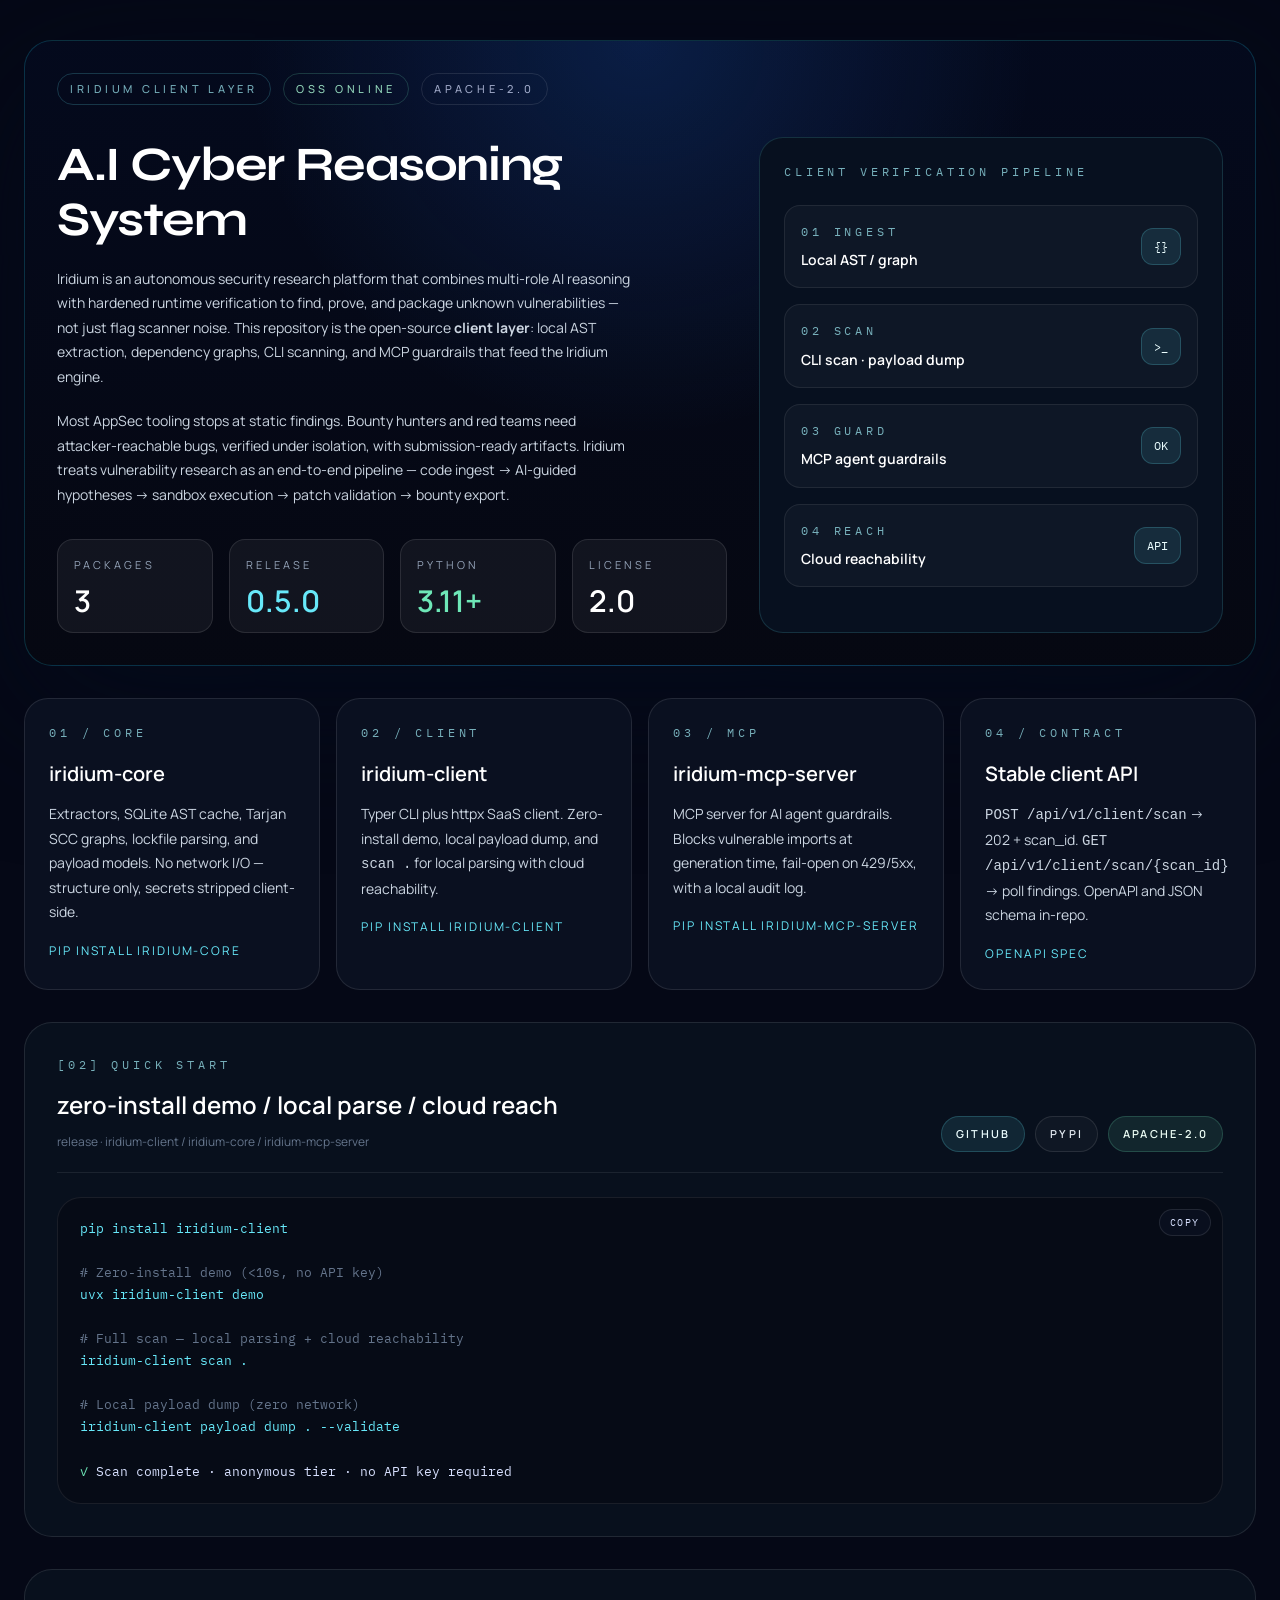
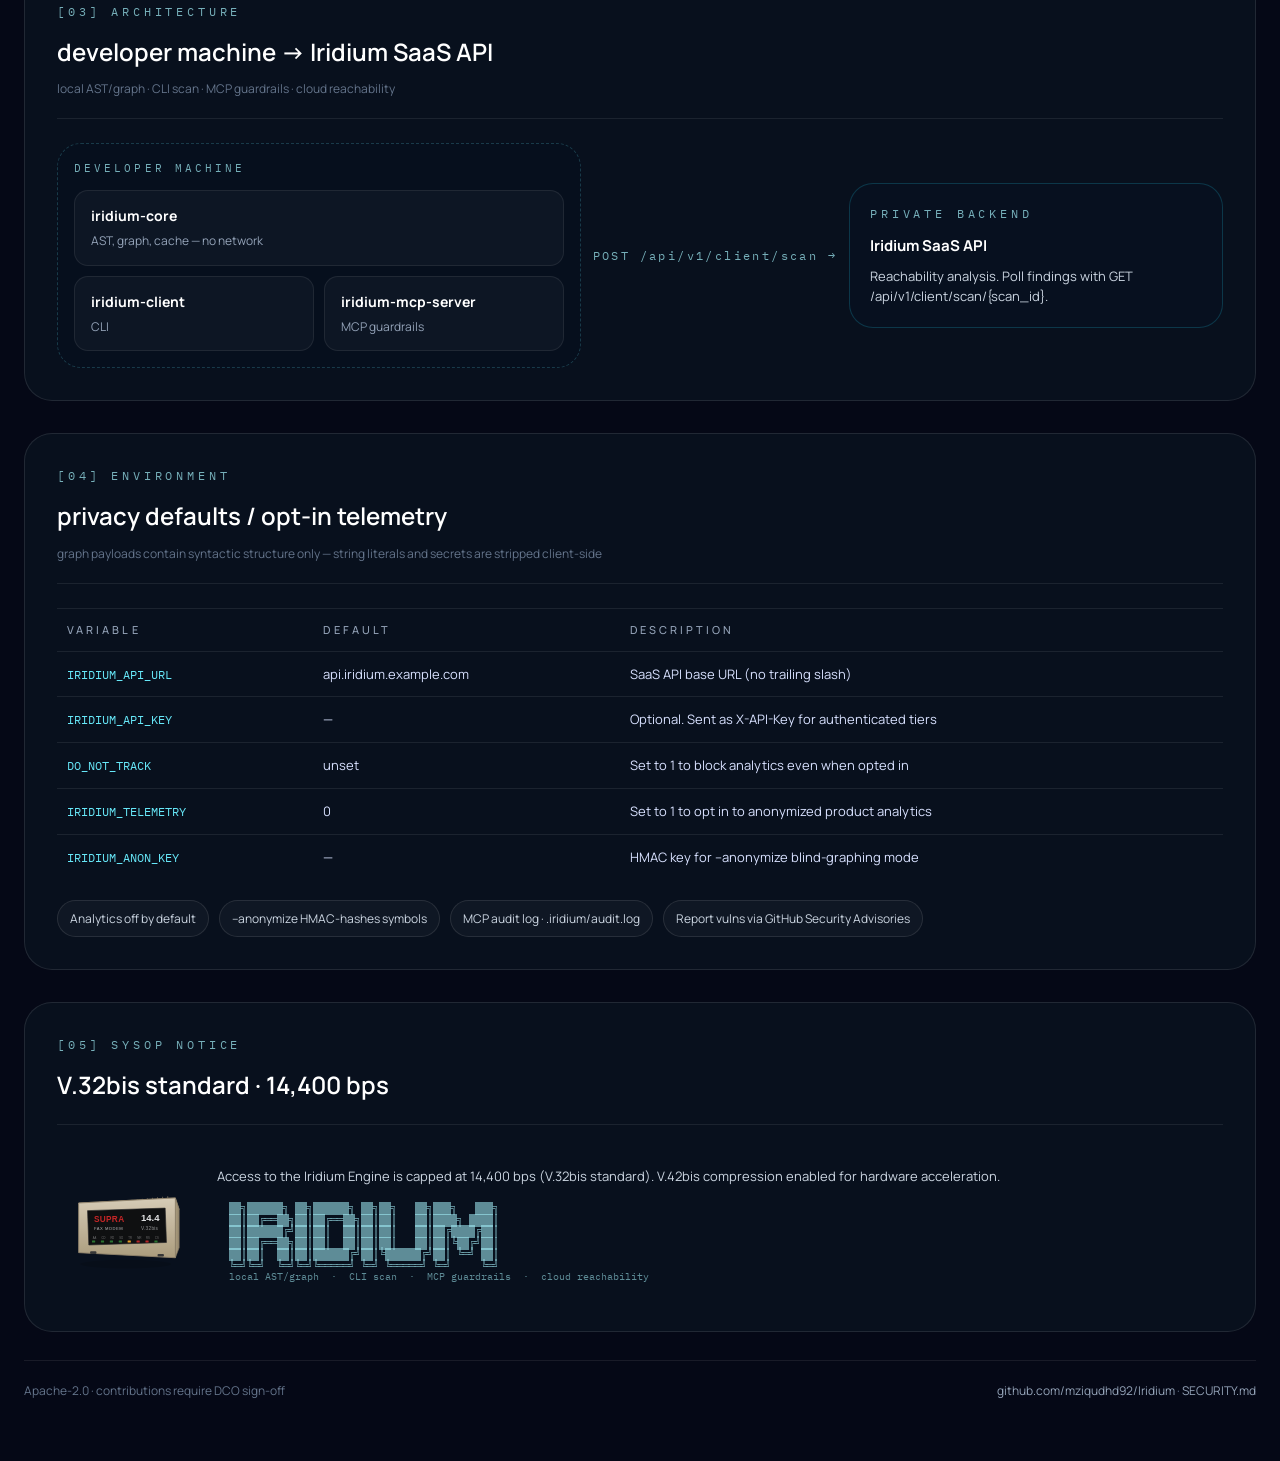
==== docs/index.html @ f1adef2e "docs: add public GitHub Pages site matching the client README" ====
<!DOCTYPE html>
<html lang="en">
<head>
  <meta charset="UTF-8" />
  <meta name="viewport" content="width=device-width, initial-scale=1.0" />
  <title>Iridium — A.I Cyber Reasoning System · Client Layer</title>
  <meta name="description" content="Open-source Iridium client layer: local AST extraction, CLI scanning, MCP guardrails, and cloud reachability. pip install iridium-client." />
  <meta name="theme-color" content="#050816" />
  <meta property="og:title" content="Iridium — A.I Cyber Reasoning System" />
  <meta property="og:description" content="Open-source client layer for the Iridium offensive research platform. Local AST/graph, CLI scan, MCP guardrails, cloud reachability." />
  <meta property="og:type" content="website" />
  <link rel="icon" type="image/svg+xml" href="favicon.svg" />
  <link rel="preconnect" href="https://fonts.googleapis.com" />
  <link rel="preconnect" href="https://fonts.gstatic.com" crossorigin />
  <link href="https://fonts.googleapis.com/css2?family=IBM+Plex+Mono:wght@400;500;600&family=Manrope:wght@400;500;600;700;800&family=Syne:wght@600;700;800&display=swap" rel="stylesheet" />
  <link rel="stylesheet" href="styles.css" />
</head>
<body>
  <a class="skip" href="#main">Skip to content</a>
  <main id="main" class="wrap">
    <section class="hero">
      <div class="kicker">
        <span class="pill">Iridium Client Layer</span>
        <span class="pill live">Oss Online</span>
        <span class="pill mute">Apache-2.0</span>
      </div>

      <div class="hero-grid">
        <div>
          <h1>A.I Cyber Reasoning System</h1>
          <p class="lede">
            Iridium is an autonomous security research platform that combines multi-role AI reasoning
            with hardened runtime verification to find, prove, and package unknown vulnerabilities —
            not just flag scanner noise. This repository is the open-source
            <strong>client layer</strong>: local AST extraction, dependency graphs, CLI scanning, and
            MCP guardrails that feed the Iridium engine.
          </p>
          <p class="lede">
            Most AppSec tooling stops at static findings. Bounty hunters and red teams need
            attacker-reachable bugs, verified under isolation, with submission-ready artifacts.
            Iridium treats vulnerability research as an end-to-end pipeline — code ingest →
            AI-guided hypotheses → sandbox execution → patch validation → bounty export.
          </p>

          <div class="stats">
            <div class="stat">
              <span>Packages</span>
              <strong>3</strong>
            </div>
            <div class="stat">
              <span>Release</span>
              <strong class="accent">0.5.0</strong>
            </div>
            <div class="stat">
              <span>Python</span>
              <strong class="ok">3.11+</strong>
            </div>
            <div class="stat">
              <span>License</span>
              <strong>2.0</strong>
            </div>
          </div>
        </div>

        <aside class="pipeline" aria-label="Client pipeline">
          <div class="mono-label">Client Verification Pipeline</div>
          <div class="steps">
            <div class="step">
              <div class="step-row">
                <div>
                  <div class="mono-label">01 Ingest</div>
                  <h3>Local AST / graph</h3>
                </div>
                <div class="glyph">{}</div>
              </div>
            </div>
            <div class="step">
              <div class="step-row">
                <div>
                  <div class="mono-label">02 Scan</div>
                  <h3>CLI scan · payload dump</h3>
                </div>
                <div class="glyph">&gt;_</div>
              </div>
            </div>
            <div class="step">
              <div class="step-row">
                <div>
                  <div class="mono-label">03 Guard</div>
                  <h3>MCP agent guardrails</h3>
                </div>
                <div class="glyph">OK</div>
              </div>
            </div>
            <div class="step">
              <div class="step-row">
                <div>
                  <div class="mono-label">04 Reach</div>
                  <h3>Cloud reachability</h3>
                </div>
                <div class="glyph">API</div>
              </div>
            </div>
          </div>
        </aside>
      </div>
    </section>

    <section class="modules" aria-label="Packages">
      <article class="module">
        <div class="mono-label">01 / Core</div>
        <h2>iridium-core</h2>
        <p>
          Extractors, SQLite AST cache, Tarjan SCC graphs, lockfile parsing, and payload models.
          No network I/O — structure only, secrets stripped client-side.
        </p>
        <a href="https://pypi.org/project/iridium-core/">pip install iridium-core</a>
      </article>
      <article class="module">
        <div class="mono-label">02 / Client</div>
        <h2>iridium-client</h2>
        <p>
          Typer CLI plus httpx SaaS client. Zero-install demo, local payload dump, and
          <code>scan .</code> for local parsing with cloud reachability.
        </p>
        <a href="https://pypi.org/project/iridium-client/">pip install iridium-client</a>
      </article>
      <article class="module">
        <div class="mono-label">03 / Mcp</div>
        <h2>iridium-mcp-server</h2>
        <p>
          MCP server for AI agent guardrails. Blocks vulnerable imports at generation time,
          fail-open on 429/5xx, with a local audit log.
        </p>
        <a href="https://pypi.org/project/iridium-mcp-server/">pip install iridium-mcp-server</a>
      </article>
      <article class="module">
        <div class="mono-label">04 / Contract</div>
        <h2>Stable client API</h2>
        <p>
          <code>POST /api/v1/client/scan</code> → 202 + scan_id.
          <code>GET /api/v1/client/scan/{scan_id}</code> → poll findings.
          OpenAPI and JSON schema in-repo.
        </p>
        <a href="https://github.com/mziqudhd92/Iridium/blob/main/openapi/client-scan-api-v1.yaml">OpenAPI spec</a>
      </article>
    </section>

    <section class="panel" aria-labelledby="quickstart">
      <div class="panel-head">
        <div>
          <div class="mono-label">[02] Quick Start</div>
          <h2 id="quickstart">zero-install demo / local parse / cloud reach</h2>
          <p>release · iridium-client / iridium-core / iridium-mcp-server</p>
        </div>
        <div class="actions">
          <a class="btn" href="https://github.com/mziqudhd92/Iridium">GitHub</a>
          <a class="btn ghost" href="https://pypi.org/project/iridium-client/">PyPI</a>
          <a class="btn ok" href="https://github.com/mziqudhd92/Iridium/blob/main/LICENSE">Apache-2.0</a>
        </div>
      </div>

      <div class="term-wrap">
        <button class="copy" type="button" data-copy="pip install iridium-client

# Zero-install demo (&lt;10s, no API key)
uvx iridium-client demo

# Full scan — local parsing + cloud reachability
iridium-client scan .

# Local payload dump (zero network)
iridium-client payload dump . --validate">Copy</button>
        <pre class="term"><span class="cmd">pip install iridium-client</span>

<span class="cmt"># Zero-install demo (&lt;10s, no API key)</span>
<span class="cmd">uvx iridium-client demo</span>

<span class="cmt"># Full scan — local parsing + cloud reachability</span>
<span class="cmd">iridium-client scan .</span>

<span class="cmt"># Local payload dump (zero network)</span>
<span class="cmd">iridium-client payload dump . --validate</span>

<span class="ok">✓</span> Scan complete · anonymous tier · no API key required</pre>
      </div>
    </section>

    <section class="panel" aria-labelledby="architecture">
      <div class="panel-head">
        <div>
          <div class="mono-label">[03] Architecture</div>
          <h2 id="architecture">developer machine → Iridium SaaS API</h2>
          <p>local AST/graph · CLI scan · MCP guardrails · cloud reachability</p>
        </div>
      </div>

      <div class="flow">
        <div class="local">
          <div class="local-title">Developer machine</div>
          <div class="nodes">
            <div class="node span">
              <strong>iridium-core</strong>
              <span>AST, graph, cache — no network</span>
            </div>
            <div class="node">
              <strong>iridium-client</strong>
              <span>CLI</span>
            </div>
            <div class="node">
              <strong>iridium-mcp-server</strong>
              <span>MCP guardrails</span>
            </div>
          </div>
        </div>
        <div class="arrow">POST /api/v1/client/scan →</div>
        <div class="arrow mobile">↓ POST /api/v1/client/scan</div>
        <div class="cloud">
          <div class="mono-label">Private backend</div>
          <strong>Iridium SaaS API</strong>
          <p>Reachability analysis. Poll findings with GET /api/v1/client/scan/{scan_id}.</p>
        </div>
      </div>
    </section>

    <section class="panel" aria-labelledby="env">
      <div class="panel-head">
        <div>
          <div class="mono-label">[04] Environment</div>
          <h2 id="env">privacy defaults / opt-in telemetry</h2>
          <p>graph payloads contain syntactic structure only — string literals and secrets are stripped client-side</p>
        </div>
      </div>
      <table class="env">
        <thead>
          <tr>
            <th>Variable</th>
            <th>Default</th>
            <th>Description</th>
          </tr>
        </thead>
        <tbody>
          <tr>
            <td><code>IRIDIUM_API_URL</code></td>
            <td>api.iridium.example.com</td>
            <td>SaaS API base URL (no trailing slash)</td>
          </tr>
          <tr>
            <td><code>IRIDIUM_API_KEY</code></td>
            <td>—</td>
            <td>Optional. Sent as X-API-Key for authenticated tiers</td>
          </tr>
          <tr>
            <td><code>DO_NOT_TRACK</code></td>
            <td>unset</td>
            <td>Set to 1 to block analytics even when opted in</td>
          </tr>
          <tr>
            <td><code>IRIDIUM_TELEMETRY</code></td>
            <td>0</td>
            <td>Set to 1 to opt in to anonymized product analytics</td>
          </tr>
          <tr>
            <td><code>IRIDIUM_ANON_KEY</code></td>
            <td>—</td>
            <td>HMAC key for --anonymize blind-graphing mode</td>
          </tr>
        </tbody>
      </table>
      <div class="chips">
        <span class="chip">Analytics off by default</span>
        <span class="chip">--anonymize HMAC-hashes symbols</span>
        <span class="chip">MCP audit log · .iridium/audit.log</span>
        <span class="chip">Report vulns via GitHub Security Advisories</span>
      </div>
    </section>

    <section class="panel" aria-labelledby="sysop">
      <div class="panel-head">
        <div>
          <div class="mono-label">[05] SysOp Notice</div>
          <h2 id="sysop">V.32bis standard · 14,400 bps</h2>
        </div>
      </div>
      <div class="sysop">
        <img src="assets/v32bis-modem.svg" width="220" height="150" alt="SupraFAXModem 14.4 V.32bis style illustration" />
        <div>
          <p>
            Access to the Iridium Engine is capped at 14,400 bps (V.32bis standard).
            V.42bis compression enabled for hardware acceleration.
          </p>
          <pre class="nfo" aria-hidden="true">  ██╗██████╗ ██╗██████╗ ██╗██╗   ██╗███╗   ███╗
  ██║██╔══██╗██║██╔══██╗██║██║   ██║████╗ ████║
  ██║██████╔╝██║██║  ██║██║██║   ██║██╔████╔██║
  ██║██╔══██╗██║██║  ██║██║██║   ██║██║╚██╔╝██║
  ██║██║  ██║██║██████╔╝██║╚██████╔╝██║ ╚═╝ ██║
  ╚═╝╚═╝  ╚═╝╚═╝╚═════╝ ╚═╝ ╚═════╝ ╚═╝     ╚═╝
  local AST/graph  ·  CLI scan  ·  MCP guardrails  ·  cloud reachability</pre>
        </div>
      </div>
    </section>

    <footer>
      <span>Apache-2.0 · contributions require DCO sign-off</span>
      <span>
        <a href="https://github.com/mziqudhd92/Iridium">github.com/mziqudhd92/Iridium</a>
        ·
        <a href="https://github.com/mziqudhd92/Iridium/blob/main/SECURITY.md">SECURITY.md</a>
      </span>
    </footer>
  </main>
  <script>
    async function copyText(text) {
      try {
        await navigator.clipboard.writeText(text);
        return true;
      } catch {
        const ta = document.createElement("textarea");
        ta.value = text;
        ta.setAttribute("readonly", "");
        ta.style.position = "fixed";
        ta.style.left = "-9999px";
        document.body.appendChild(ta);
        ta.select();
        try {
          return document.execCommand("copy");
        } finally {
          ta.remove();
        }
      }
    }

    document.querySelectorAll(".copy").forEach((btn) => {
      btn.addEventListener("click", async () => {
        const raw = btn.getAttribute("data-copy") || "";
        const text = raw.replaceAll("&lt;", "<").replaceAll("&gt;", ">");
        const ok = await copyText(text);
        btn.textContent = ok ? "Copied" : "Failed";
        setTimeout(() => { btn.textContent = "Copy"; }, 1600);
      });
    });
  </script>
</body>
</html>
---- docs/styles.css ----
:root {
  --bg: #050816;
  --ink: #d8e1ff;
  --white: #ffffff;
  --body: #cbd5e1;
  --muted: #94a3b8;
  --faint: #64748b;
  --cyan: #67e8f9;
  --cyan-soft: rgba(165, 243, 252, 0.7);
  --emerald: #6ee7b7;
  --rose: #fecdd3;
  --panel: #0a1020;
  --pipeline: #07101f;
  --section: #08101d;
  --hero-a: rgba(40, 122, 255, 0.18);
  --border: rgba(34, 211, 238, 0.2);
  --border-cyan: rgba(103, 232, 249, 0.2);
  --border-emerald: rgba(110, 231, 183, 0.2);
  --border-white: rgba(255, 255, 255, 0.1);
  --border-white-8: rgba(255, 255, 255, 0.08);
  --fill-white: rgba(255, 255, 255, 0.05);
  --fill-white-3: rgba(255, 255, 255, 0.03);
  --fill-cyan: rgba(103, 232, 249, 0.1);
  --fill-emerald: rgba(110, 231, 183, 0.1);
  --shadow: 0 40px 140px rgba(4, 12, 28, 0.7);
  --radius-xl: 28px;
  --radius-lg: 24px;
  --radius-md: 16px;
  --font: "Manrope", "Segoe UI", sans-serif;
  --mono: "IBM Plex Mono", ui-monospace, monospace;
  --display: "Syne", "Manrope", sans-serif;
}

*,
*::before,
*::after {
  box-sizing: border-box;
}

html {
  scroll-behavior: smooth;
}

body {
  margin: 0;
  min-height: 100vh;
  font-family: var(--font);
  font-size: 15px;
  line-height: 1.6;
  color: var(--ink);
  background: var(--bg);
  -webkit-font-smoothing: antialiased;
}

a {
  color: var(--cyan);
  text-decoration: none;
}

a:hover {
  text-decoration: underline;
}

img,
svg {
  max-width: 100%;
  display: block;
}

.skip {
  position: absolute;
  left: -999px;
  top: 0;
  padding: 8px 12px;
  background: var(--cyan);
  color: #041018;
  z-index: 10;
}

.skip:focus {
  left: 12px;
  top: 12px;
}

.wrap {
  width: min(1280px, calc(100% - 48px));
  margin: 0 auto;
  padding: 40px 0 64px;
}

.kicker {
  display: flex;
  flex-wrap: wrap;
  align-items: center;
  gap: 12px;
  margin-bottom: 32px;
  font-size: 11px;
  font-weight: 500;
  letter-spacing: 0.34em;
  text-transform: uppercase;
  color: var(--cyan-soft);
}

.pill {
  border-radius: 999px;
  border: 1px solid var(--border-cyan);
  padding: 6px 12px;
}

.pill.live {
  border-color: var(--border-emerald);
  color: rgba(167, 243, 208, 0.85);
}

.pill.mute {
  border-color: var(--border-white);
  color: rgba(216, 225, 255, 0.72);
}

.hero {
  border-radius: var(--radius-xl);
  border: 1px solid var(--border);
  padding: 32px;
  background:
    radial-gradient(circle at top, var(--hero-a), transparent 45%),
    linear-gradient(180deg, rgba(4, 10, 30, 0.96), rgba(6, 8, 18, 0.98));
  box-shadow: var(--shadow);
}

.hero-grid {
  display: grid;
  gap: 32px;
}

@media (min-width: 1024px) {
  .hero-grid {
    grid-template-columns: 1.3fr 0.9fr;
  }
}

h1 {
  margin: 0;
  max-width: 42rem;
  font-family: var(--display);
  font-size: clamp(2rem, 4vw, 3rem);
  font-weight: 700;
  line-height: 1.15;
  letter-spacing: -0.03em;
  color: var(--white);
}

.lede {
  margin: 20px 0 0;
  max-width: 36rem;
  font-size: 14px;
  line-height: 1.75;
  color: var(--body);
}

.stats {
  display: grid;
  gap: 16px;
  margin-top: 32px;
}

@media (min-width: 640px) {
  .stats {
    grid-template-columns: repeat(4, 1fr);
  }
}

.stat {
  border-radius: var(--radius-md);
  border: 1px solid var(--border-white);
  background: var(--fill-white);
  padding: 16px;
}

.stat span {
  display: block;
  font-size: 11px;
  letter-spacing: 0.28em;
  text-transform: uppercase;
  color: var(--muted);
}

.stat strong {
  display: block;
  margin-top: 12px;
  font-size: 1.875rem;
  font-weight: 600;
  line-height: 1;
  color: var(--white);
}

.stat strong.ok {
  color: var(--emerald);
}

.stat strong.accent {
  color: var(--cyan);
}

.pipeline {
  border-radius: var(--radius-lg);
  border: 1px solid rgba(103, 232, 249, 0.15);
  background: var(--pipeline);
  padding: 24px;
}

.mono-label {
  font-family: var(--mono);
  font-size: 12px;
  letter-spacing: 0.32em;
  text-transform: uppercase;
  color: var(--cyan-soft);
}

.steps {
  display: grid;
  gap: 16px;
  margin-top: 24px;
}

.step {
  border-radius: var(--radius-md);
  border: 1px solid var(--border-white-8);
  background: var(--fill-white-3);
  padding: 16px;
}

.step-row {
  display: flex;
  align-items: center;
  justify-content: space-between;
  gap: 12px;
}

.step h3 {
  margin: 8px 0 0;
  font-size: 14px;
  font-weight: 600;
  color: var(--white);
}

.glyph {
  flex-shrink: 0;
  border-radius: 12px;
  border: 1px solid var(--border-cyan);
  background: var(--fill-cyan);
  padding: 8px 12px;
  font-family: var(--mono);
  font-size: 12px;
  color: #ecfeff;
}

.modules {
  display: grid;
  gap: 16px;
  margin-top: 32px;
}

@media (min-width: 768px) {
  .modules {
    grid-template-columns: repeat(2, 1fr);
  }
}

@media (min-width: 1280px) {
  .modules {
    grid-template-columns: repeat(4, 1fr);
  }
}

.module {
  border-radius: var(--radius-lg);
  border: 1px solid var(--border-white);
  background: var(--panel);
  padding: 24px;
}

.module h2 {
  margin: 16px 0 0;
  font-size: 1.25rem;
  font-weight: 600;
  color: var(--white);
}

.module p {
  margin: 12px 0 0;
  font-size: 14px;
  line-height: 1.75;
  color: var(--body);
}

.module a {
  display: inline-block;
  margin-top: 16px;
  font-size: 12px;
  letter-spacing: 0.16em;
  text-transform: uppercase;
}

.panel {
  margin-top: 32px;
  border-radius: var(--radius-xl);
  border: 1px solid var(--border-white);
  background: var(--section);
  padding: 24px;
}

@media (min-width: 640px) {
  .panel {
    padding: 32px;
  }
}

.panel-head {
  display: flex;
  flex-wrap: wrap;
  align-items: flex-end;
  justify-content: space-between;
  gap: 16px;
  padding-bottom: 20px;
  border-bottom: 1px solid var(--border-white-8);
}

.panel-head h2 {
  margin: 12px 0 0;
  font-size: 1.5rem;
  font-weight: 600;
  color: var(--white);
}

.panel-head p {
  margin: 8px 0 0;
  font-size: 12px;
  color: var(--faint);
}

.actions {
  display: flex;
  flex-wrap: wrap;
  gap: 10px;
}

.btn {
  display: inline-flex;
  align-items: center;
  gap: 8px;
  border-radius: 999px;
  border: 1px solid var(--border-cyan);
  background: var(--fill-cyan);
  padding: 8px 14px;
  font-size: 11px;
  font-weight: 600;
  letter-spacing: 0.2em;
  text-transform: uppercase;
  color: #ecfeff;
  text-decoration: none;
}

.btn:hover {
  text-decoration: none;
  filter: brightness(1.12);
}

.btn.ghost {
  border-color: var(--border-white);
  background: var(--fill-white-3);
  color: #e2e8f0;
}

.btn.ok {
  border-color: var(--border-emerald);
  background: var(--fill-emerald);
  color: #ecfdf5;
}

.flow {
  display: grid;
  gap: 12px;
  margin-top: 24px;
}

@media (min-width: 900px) {
  .flow {
    grid-template-columns: 1.4fr auto 1fr;
    align-items: center;
  }
}

.local {
  display: grid;
  gap: 12px;
  padding: 16px;
  border-radius: var(--radius-lg);
  border: 1px dashed var(--border-cyan);
  background: rgba(7, 16, 31, 0.7);
}

.local-title {
  font-family: var(--mono);
  font-size: 11px;
  letter-spacing: 0.28em;
  text-transform: uppercase;
  color: var(--cyan-soft);
}

.nodes {
  display: grid;
  gap: 10px;
}

@media (min-width: 640px) {
  .nodes {
    grid-template-columns: 1fr 1fr;
  }

  .nodes .span {
    grid-column: 1 / -1;
  }
}

.node {
  border-radius: 14px;
  border: 1px solid var(--border-white-8);
  background: var(--fill-white-3);
  padding: 14px 16px;
}

.node strong {
  display: block;
  color: var(--white);
  font-size: 14px;
}

.node span {
  display: block;
  margin-top: 4px;
  font-size: 12px;
  color: var(--muted);
}

.arrow {
  display: none;
  text-align: center;
  font-family: var(--mono);
  font-size: 12px;
  letter-spacing: 0.2em;
  color: var(--cyan-soft);
}

@media (min-width: 900px) {
  .arrow {
    display: block;
  }
}

.arrow.mobile {
  display: block;
  text-align: left;
  padding: 4px 0;
}

@media (min-width: 900px) {
  .arrow.mobile {
    display: none;
  }
}

.cloud {
  border-radius: var(--radius-lg);
  border: 1px solid var(--border);
  background: var(--pipeline);
  padding: 20px;
}

.cloud strong {
  display: block;
  margin-top: 10px;
  color: var(--white);
}

.cloud span,
.cloud p {
  margin: 8px 0 0;
  font-size: 13px;
  color: var(--body);
}

.term-wrap {
  position: relative;
  margin-top: 24px;
}

.term {
  margin: 0;
  overflow-x: auto;
  border-radius: var(--radius-lg);
  border: 1px solid var(--border-white-8);
  background: #060b16;
  padding: 20px 22px;
  font-family: var(--mono);
  font-size: 13px;
  line-height: 1.7;
  color: #d8e1ff;
}

.term .cmt {
  color: var(--faint);
}

.term .ok {
  color: var(--emerald);
}

.term .cmd {
  color: var(--cyan);
}

.copy {
  position: absolute;
  top: 12px;
  right: 12px;
  border: 1px solid var(--border-white);
  background: rgba(10, 16, 32, 0.9);
  color: var(--ink);
  border-radius: 999px;
  padding: 6px 10px;
  font-family: var(--mono);
  font-size: 10px;
  letter-spacing: 0.16em;
  text-transform: uppercase;
  cursor: pointer;
}

.copy:hover {
  border-color: var(--border-cyan);
}

.env {
  width: 100%;
  margin-top: 24px;
  border-collapse: collapse;
  font-size: 13px;
}

.env th,
.env td {
  padding: 12px 10px;
  text-align: left;
  border-top: 1px solid var(--border-white-8);
  vertical-align: top;
}

.env th {
  font-size: 11px;
  font-weight: 500;
  letter-spacing: 0.28em;
  text-transform: uppercase;
  color: var(--muted);
}

.env code {
  font-family: var(--mono);
  font-size: 12px;
  color: var(--cyan);
}

.chips {
  display: flex;
  flex-wrap: wrap;
  gap: 10px;
  margin-top: 20px;
}

.chip {
  border-radius: 999px;
  border: 1px solid var(--border-white);
  background: var(--fill-white-3);
  padding: 8px 12px;
  font-size: 12px;
  color: var(--body);
}

.sysop {
  display: grid;
  gap: 20px;
  margin-top: 24px;
  align-items: center;
}

@media (min-width: 720px) {
  .sysop {
    grid-template-columns: 140px 1fr;
  }
}

.sysop img {
  width: 140px;
  opacity: 0.92;
}

.sysop p {
  margin: 0;
  font-size: 13px;
  color: var(--body);
}

.nfo {
  margin: 16px 0 0;
  overflow-x: auto;
  font-family: var(--mono);
  font-size: 10px;
  line-height: 1.15;
  color: rgba(165, 243, 252, 0.55);
  white-space: pre;
}

footer {
  display: flex;
  flex-wrap: wrap;
  justify-content: space-between;
  gap: 12px;
  margin-top: 28px;
  padding-top: 20px;
  border-top: 1px solid var(--border-white-8);
  font-size: 12px;
  color: var(--faint);
}

footer a {
  color: var(--muted);
}

@media (prefers-reduced-motion: reduce) {
  html {
    scroll-behavior: auto;
  }
}

@media (max-width: 639px) {
  .wrap {
    width: min(1280px, calc(100% - 32px));
    padding-top: 24px;
  }

  .hero,
  .panel {
    padding: 20px;
  }

  .nfo {
    font-size: 7px;
  }
}
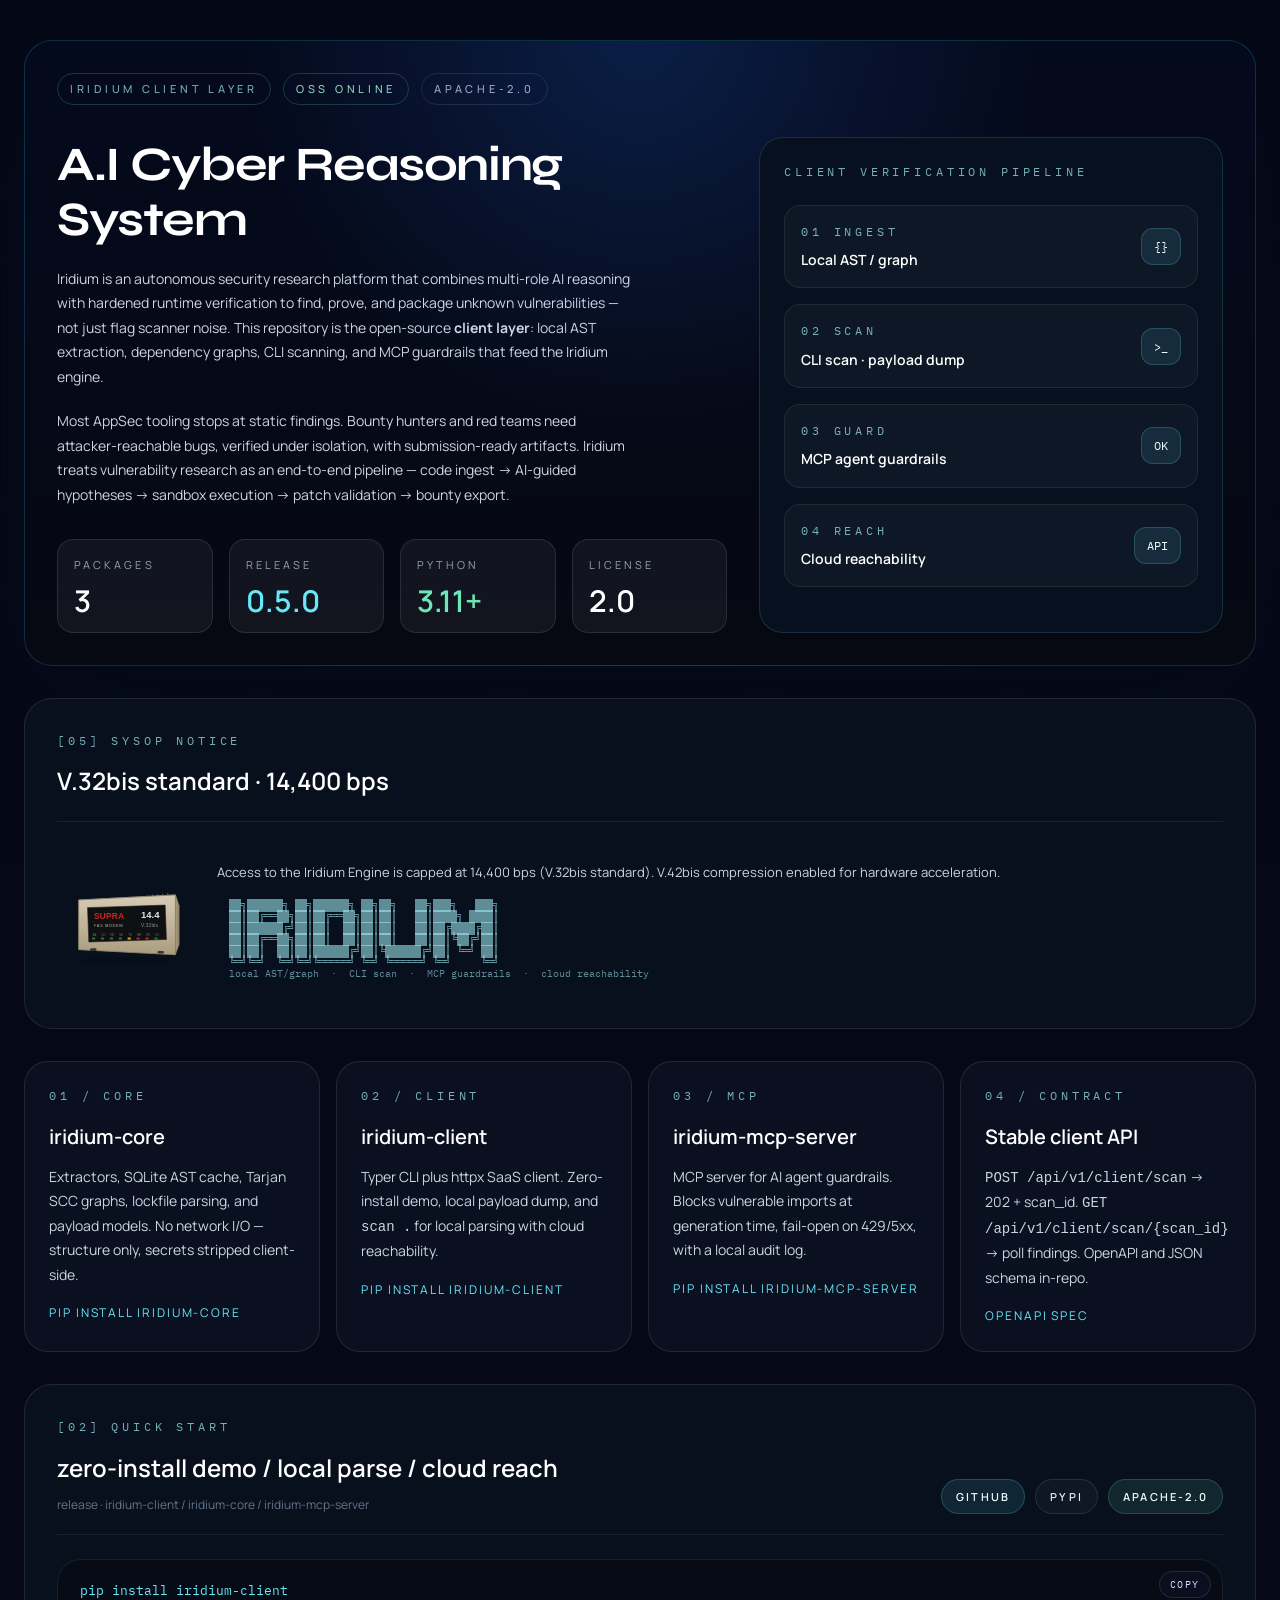
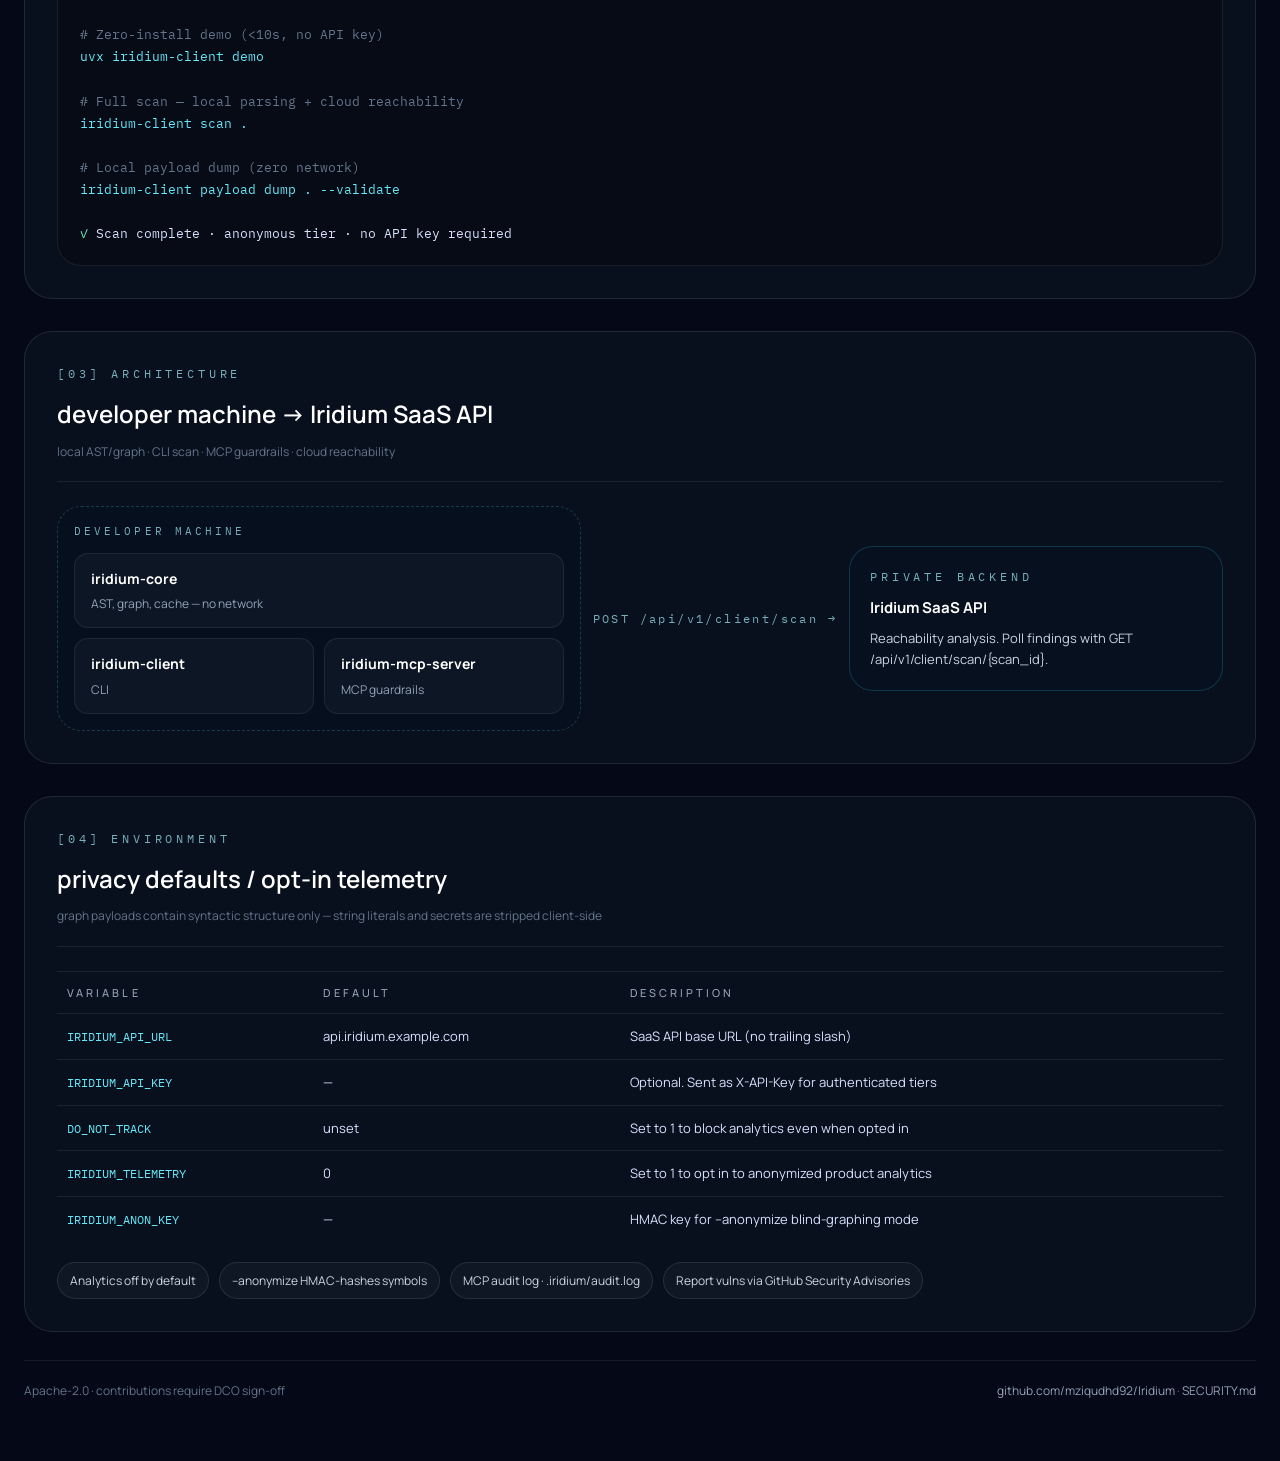
==== commit d2b48b25: "docs: move SysOp notice above the package cards" ====
--- a/docs/index.html
+++ b/docs/index.html
@@ -103,6 +103,31 @@
             </div>
           </div>
         </aside>
+      </div>
+    </section>
+
+    <section class="panel" aria-labelledby="sysop">
+      <div class="panel-head">
+        <div>
+          <div class="mono-label">[05] SysOp Notice</div>
+          <h2 id="sysop">V.32bis standard · 14,400 bps</h2>
+        </div>
+      </div>
+      <div class="sysop">
+        <img src="assets/v32bis-modem.svg" width="220" height="150" alt="SupraFAXModem 14.4 V.32bis style illustration" />
+        <div>
+          <p>
+            Access to the Iridium Engine is capped at 14,400 bps (V.32bis standard).
+            V.42bis compression enabled for hardware acceleration.
+          </p>
+          <pre class="nfo" aria-hidden="true">  ██╗██████╗ ██╗██████╗ ██╗██╗   ██╗███╗   ███╗
+  ██║██╔══██╗██║██╔══██╗██║██║   ██║████╗ ████║
+  ██║██████╔╝██║██║  ██║██║██║   ██║██╔████╔██║
+  ██║██╔══██╗██║██║  ██║██║██║   ██║██║╚██╔╝██║
+  ██║██║  ██║██║██████╔╝██║╚██████╔╝██║ ╚═╝ ██║
+  ╚═╝╚═╝  ╚═╝╚═╝╚═════╝ ╚═╝ ╚═════╝ ╚═╝     ╚═╝
+  local AST/graph  ·  CLI scan  ·  MCP guardrails  ·  cloud reachability</pre>
+        </div>
       </div>
     </section>
 
@@ -275,31 +300,6 @@
       </div>
     </section>
 
-    <section class="panel" aria-labelledby="sysop">
-      <div class="panel-head">
-        <div>
-          <div class="mono-label">[05] SysOp Notice</div>
-          <h2 id="sysop">V.32bis standard · 14,400 bps</h2>
-        </div>
-      </div>
-      <div class="sysop">
-        <img src="assets/v32bis-modem.svg" width="220" height="150" alt="SupraFAXModem 14.4 V.32bis style illustration" />
-        <div>
-          <p>
-            Access to the Iridium Engine is capped at 14,400 bps (V.32bis standard).
-            V.42bis compression enabled for hardware acceleration.
-          </p>
-          <pre class="nfo" aria-hidden="true">  ██╗██████╗ ██╗██████╗ ██╗██╗   ██╗███╗   ███╗
-  ██║██╔══██╗██║██╔══██╗██║██║   ██║████╗ ████║
-  ██║██████╔╝██║██║  ██║██║██║   ██║██╔████╔██║
-  ██║██╔══██╗██║██║  ██║██║██║   ██║██║╚██╔╝██║
-  ██║██║  ██║██║██████╔╝██║╚██████╔╝██║ ╚═╝ ██║
-  ╚═╝╚═╝  ╚═╝╚═╝╚═════╝ ╚═╝ ╚═════╝ ╚═╝     ╚═╝
-  local AST/graph  ·  CLI scan  ·  MCP guardrails  ·  cloud reachability</pre>
-        </div>
-      </div>
-    </section>
-
     <footer>
       <span>Apache-2.0 · contributions require DCO sign-off</span>
       <span>
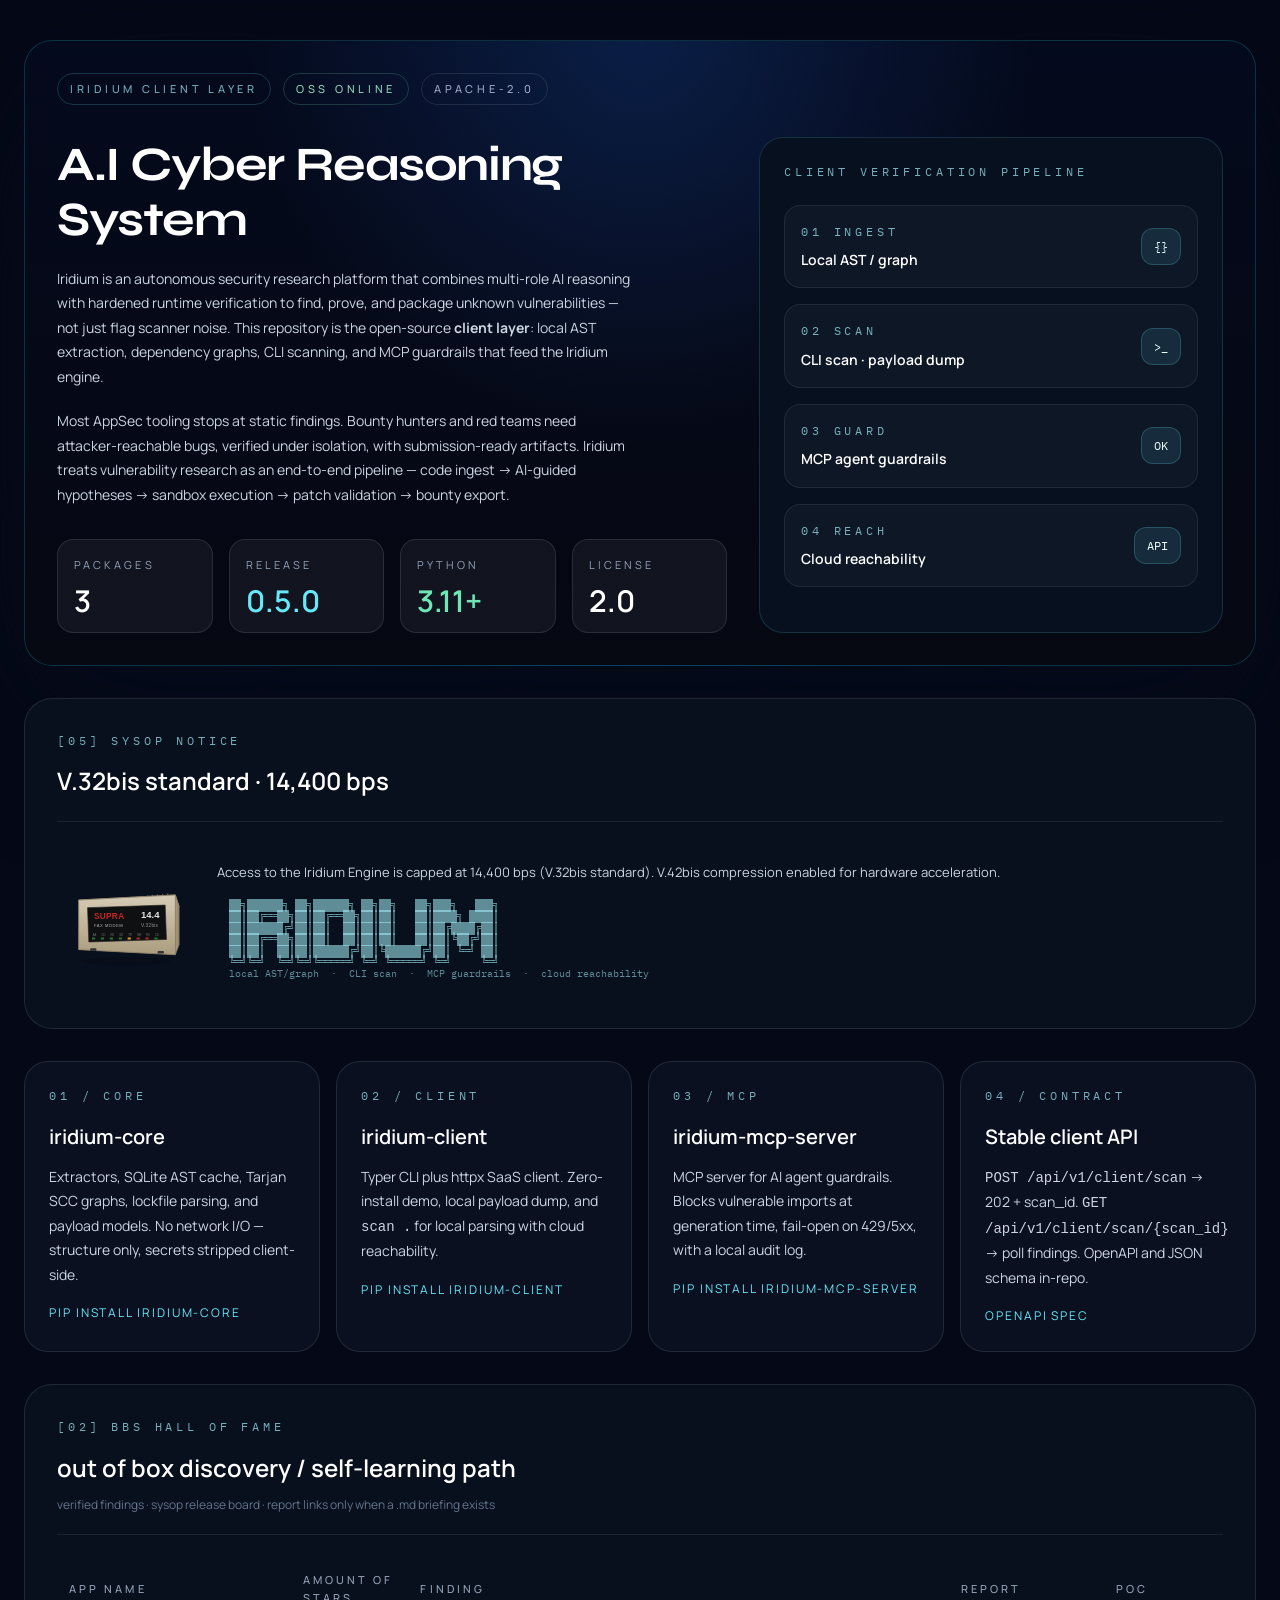
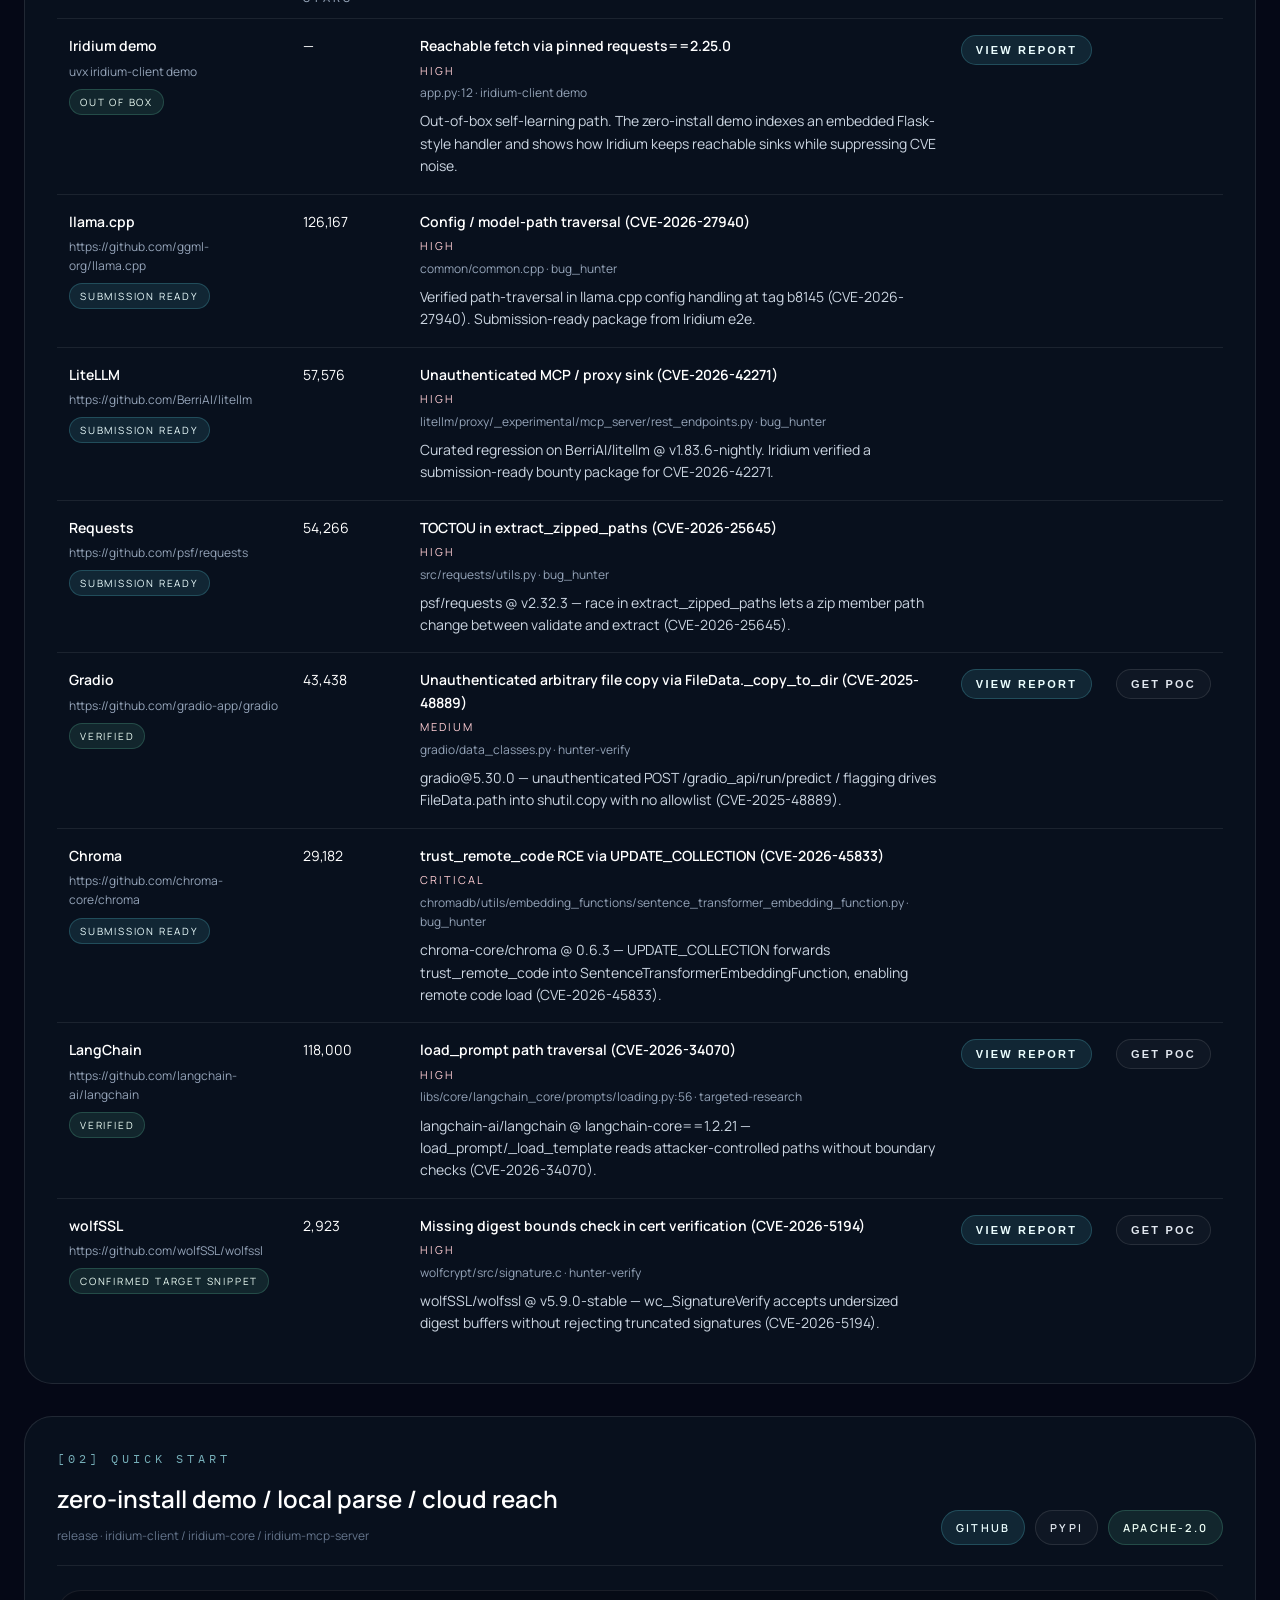
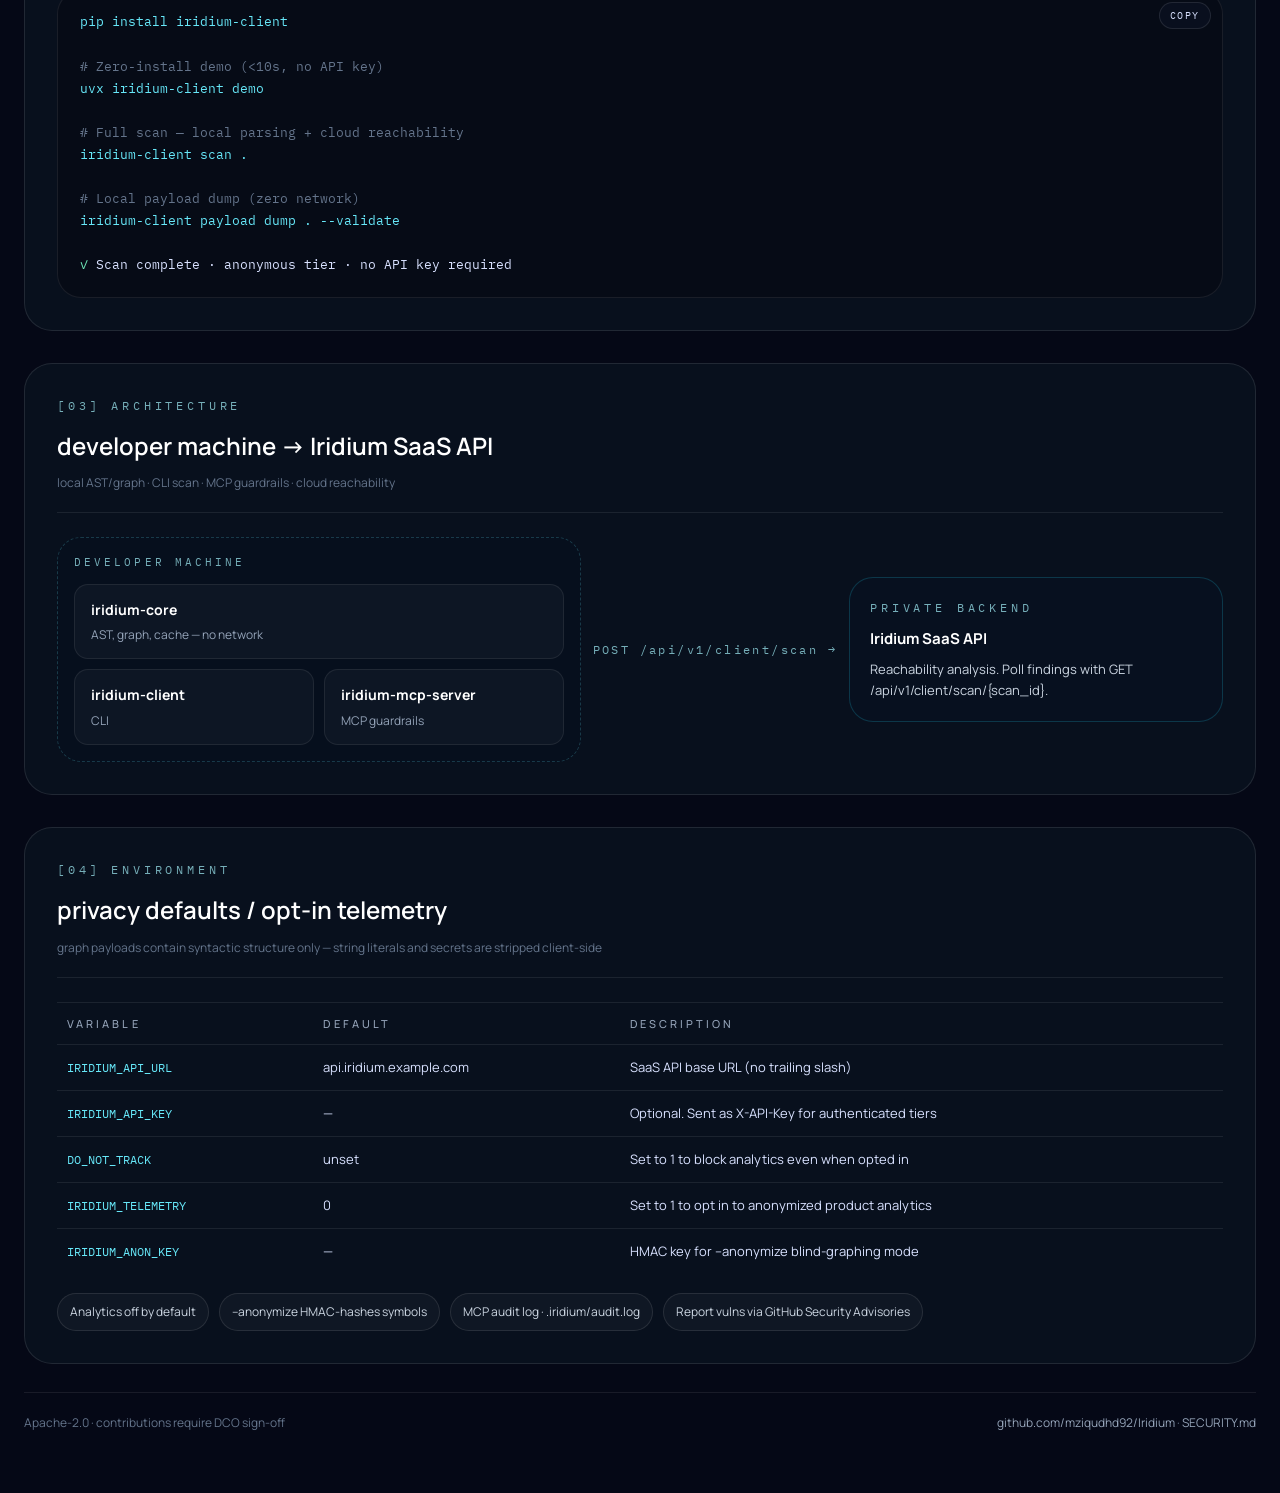
==== commit 71ad2920: "docs: add BBS hall of fame with terminal report and PoC modals" ====
--- a/docs/index.html
+++ b/docs/index.html
@@ -171,6 +171,34 @@
       </article>
     </section>
 
+    <section class="panel" aria-labelledby="hall">
+      <div class="panel-head">
+        <div>
+          <div class="mono-label">[02] BBS Hall Of Fame</div>
+          <h2 id="hall">out of box discovery / self-learning path</h2>
+          <p>verified findings · sysop release board · report links only when a .md briefing exists</p>
+        </div>
+      </div>
+      <div class="board-wrap" data-findings-board>
+        <table class="board">
+          <thead>
+            <tr>
+              <th>App Name</th>
+              <th>Amount Of Stars</th>
+              <th>Finding</th>
+              <th>Report</th>
+              <th>PoC</th>
+            </tr>
+          </thead>
+          <tbody data-findings-rows>
+            <tr>
+              <td class="board-empty" colspan="5">Loading website findings board…</td>
+            </tr>
+          </tbody>
+        </table>
+      </div>
+    </section>
+
     <section class="panel" aria-labelledby="quickstart">
       <div class="panel-head">
         <div>
@@ -309,6 +337,16 @@
       </span>
     </footer>
   </main>
+  <div id="term-modal" class="modal" hidden>
+    <div class="crt" role="dialog" aria-modal="true" aria-labelledby="crt-title">
+      <div class="crt-bar">
+        <span class="crt-dots" aria-hidden="true"><i></i><i></i><i></i></span>
+        <span id="crt-title" class="crt-title" data-crt-title>SYSOP TTY</span>
+        <button type="button" class="crt-x" data-crt-close aria-label="Close terminal">×</button>
+      </div>
+      <div class="crt-screen" data-crt-screen></div>
+    </div>
+  </div>
   <script>
     async function copyText(text) {
       try {
@@ -340,5 +378,6 @@
       });
     });
   </script>
+  <script src="board.js"></script>
 </body>
 </html>
--- a/docs/styles.css
+++ b/docs/styles.css
@@ -618,6 +618,274 @@
   white-space: pre;
 }
 
+.board-wrap {
+  margin-top: 24px;
+  overflow-x: auto;
+}
+
+.board {
+  width: 100%;
+  min-width: 860px;
+  border-collapse: collapse;
+  text-align: left;
+  font-size: 14px;
+}
+
+.board th {
+  padding: 12px;
+  font-size: 11px;
+  font-weight: 500;
+  letter-spacing: 0.28em;
+  text-transform: uppercase;
+  color: var(--muted);
+}
+
+.board td {
+  padding: 16px 12px;
+  vertical-align: top;
+  border-top: 1px solid var(--border-white-8);
+}
+
+.board-app {
+  font-weight: 600;
+  color: var(--white);
+}
+
+.board-repo,
+.board-repo a {
+  margin-top: 4px;
+  font-size: 12px;
+  color: var(--muted);
+}
+
+.board-status {
+  display: inline-flex;
+  margin-top: 8px;
+  border-radius: 999px;
+  border: 1px solid var(--border-emerald);
+  background: var(--fill-emerald);
+  padding: 4px 10px;
+  font-size: 10px;
+  letter-spacing: 0.18em;
+  text-transform: uppercase;
+  color: #ecfdf5;
+}
+
+.board-status.accent {
+  border-color: var(--border-cyan);
+  background: var(--fill-cyan);
+  color: #ecfeff;
+}
+
+.board-stars {
+  color: var(--white);
+  white-space: nowrap;
+}
+
+.board-title {
+  font-weight: 600;
+  color: var(--white);
+}
+
+.board-sev {
+  margin-top: 4px;
+  font-size: 11px;
+  letter-spacing: 0.18em;
+  text-transform: uppercase;
+  color: var(--rose);
+}
+
+.board-meta {
+  margin-top: 4px;
+  max-width: 36rem;
+  font-size: 12px;
+  line-height: 1.6;
+  color: var(--muted);
+}
+
+.board-sum {
+  margin: 8px 0 0;
+  max-width: 36rem;
+  font-size: 14px;
+  line-height: 1.6;
+  color: var(--body);
+}
+
+.board-btn {
+  white-space: nowrap;
+}
+
+.board-empty {
+  padding: 32px 12px;
+  color: var(--muted);
+}
+
+body.modal-open {
+  overflow: hidden;
+}
+
+.modal {
+  position: fixed;
+  inset: 0;
+  z-index: 40;
+  display: grid;
+  place-items: center;
+  padding: 24px;
+  background: rgba(2, 6, 16, 0.78);
+  backdrop-filter: blur(8px);
+}
+
+.modal[hidden] {
+  display: none;
+}
+
+.crt {
+  width: min(860px, 100%);
+  max-height: min(82vh, 820px);
+  display: flex;
+  flex-direction: column;
+  overflow: hidden;
+  border-radius: 18px;
+  border: 1px solid rgba(103, 232, 249, 0.28);
+  background: #07110c;
+  box-shadow:
+    0 0 0 1px rgba(16, 185, 129, 0.12) inset,
+    0 30px 80px rgba(0, 0, 0, 0.55),
+    0 0 80px rgba(16, 185, 129, 0.12);
+}
+
+.crt-bar {
+  display: flex;
+  align-items: center;
+  gap: 12px;
+  padding: 10px 14px;
+  border-bottom: 1px solid rgba(110, 231, 183, 0.18);
+  background: #0c1a14;
+}
+
+.crt-dots {
+  display: flex;
+  gap: 6px;
+}
+
+.crt-dots i {
+  width: 10px;
+  height: 10px;
+  border-radius: 50%;
+  background: #ef4444;
+}
+
+.crt-dots i:nth-child(2) {
+  background: #f59e0b;
+}
+
+.crt-dots i:nth-child(3) {
+  background: #10b981;
+}
+
+.crt-title {
+  flex: 1;
+  font-family: var(--mono);
+  font-size: 11px;
+  letter-spacing: 0.18em;
+  text-transform: uppercase;
+  color: rgba(167, 243, 208, 0.85);
+}
+
+.crt-x {
+  border: 0;
+  background: transparent;
+  color: rgba(167, 243, 208, 0.8);
+  font-size: 20px;
+  line-height: 1;
+  cursor: pointer;
+}
+
+.crt-screen {
+  position: relative;
+  overflow: auto;
+  padding: 22px 24px 28px;
+  font-family: var(--mono);
+  font-size: 13px;
+  line-height: 1.7;
+  color: #b7f7c8;
+  background:
+    linear-gradient(180deg, rgba(16, 185, 129, 0.05), transparent 18%),
+    repeating-linear-gradient(
+      to bottom,
+      rgba(0, 0, 0, 0.12) 0,
+      rgba(0, 0, 0, 0.12) 1px,
+      transparent 1px,
+      transparent 4px
+    ),
+    #050d09;
+  text-shadow: 0 0 8px rgba(52, 211, 153, 0.25);
+}
+
+.crt-banner {
+  margin-bottom: 14px;
+  color: #ecfdf5;
+  letter-spacing: 0.22em;
+  font-size: 12px;
+}
+
+.crt-kv {
+  display: grid;
+  grid-template-columns: 96px 1fr;
+  gap: 10px;
+}
+
+.crt-kv span {
+  color: #34d399;
+  text-transform: uppercase;
+  letter-spacing: 0.12em;
+  font-size: 11px;
+}
+
+.crt-p,
+.crt-line {
+  margin-top: 10px;
+}
+
+.crt-prompt {
+  color: #67e8f9;
+}
+
+.crt-dim {
+  color: #86efac;
+  opacity: 0.8;
+}
+
+.crt-ok {
+  color: #6ee7b7;
+}
+
+.crt-warn {
+  color: #fbbf24;
+}
+
+.crt-cursor {
+  display: inline-block;
+  width: 8px;
+  height: 14px;
+  margin-left: 4px;
+  background: #6ee7b7;
+  vertical-align: text-bottom;
+  animation: blink 1.1s steps(1) infinite;
+}
+
+@keyframes blink {
+  50% {
+    opacity: 0;
+  }
+}
+
+@media (prefers-reduced-motion: reduce) {
+  .crt-cursor {
+    animation: none;
+  }
+}
+
 footer {
   display: flex;
   flex-wrap: wrap;
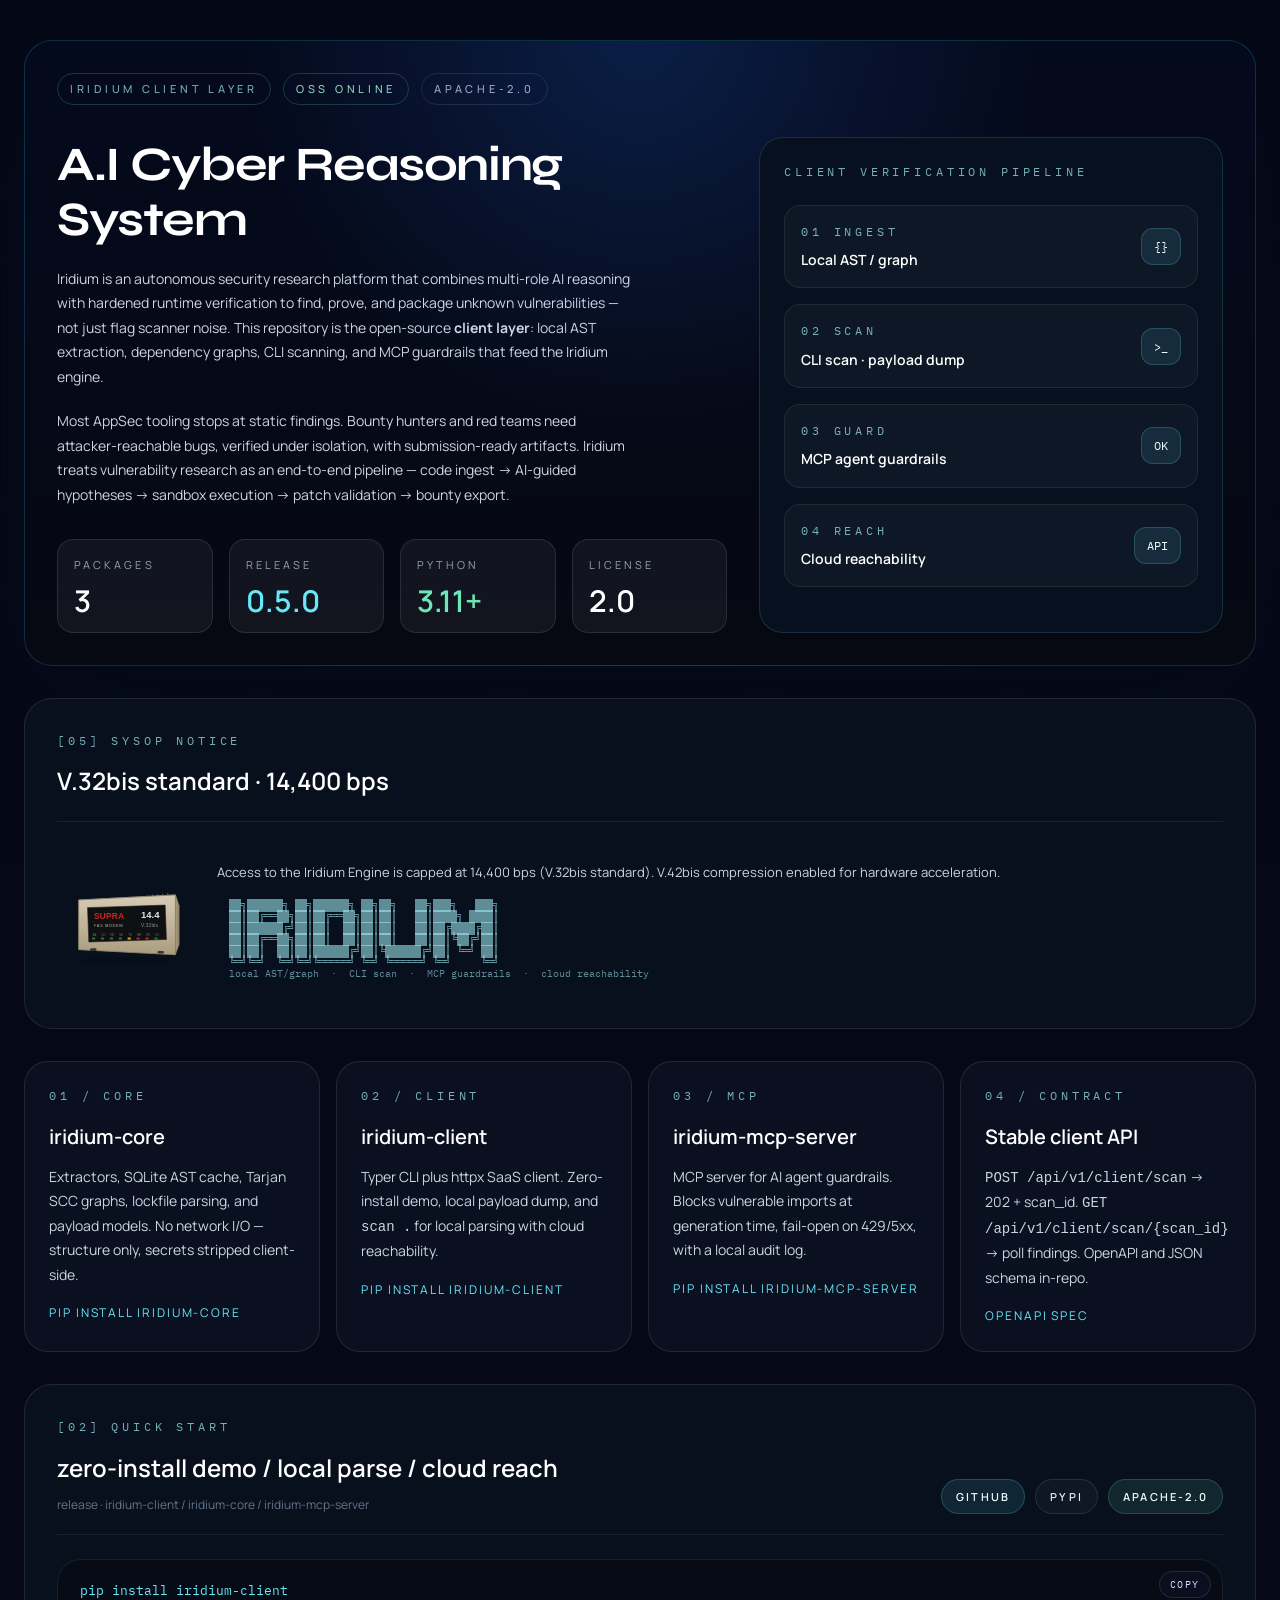
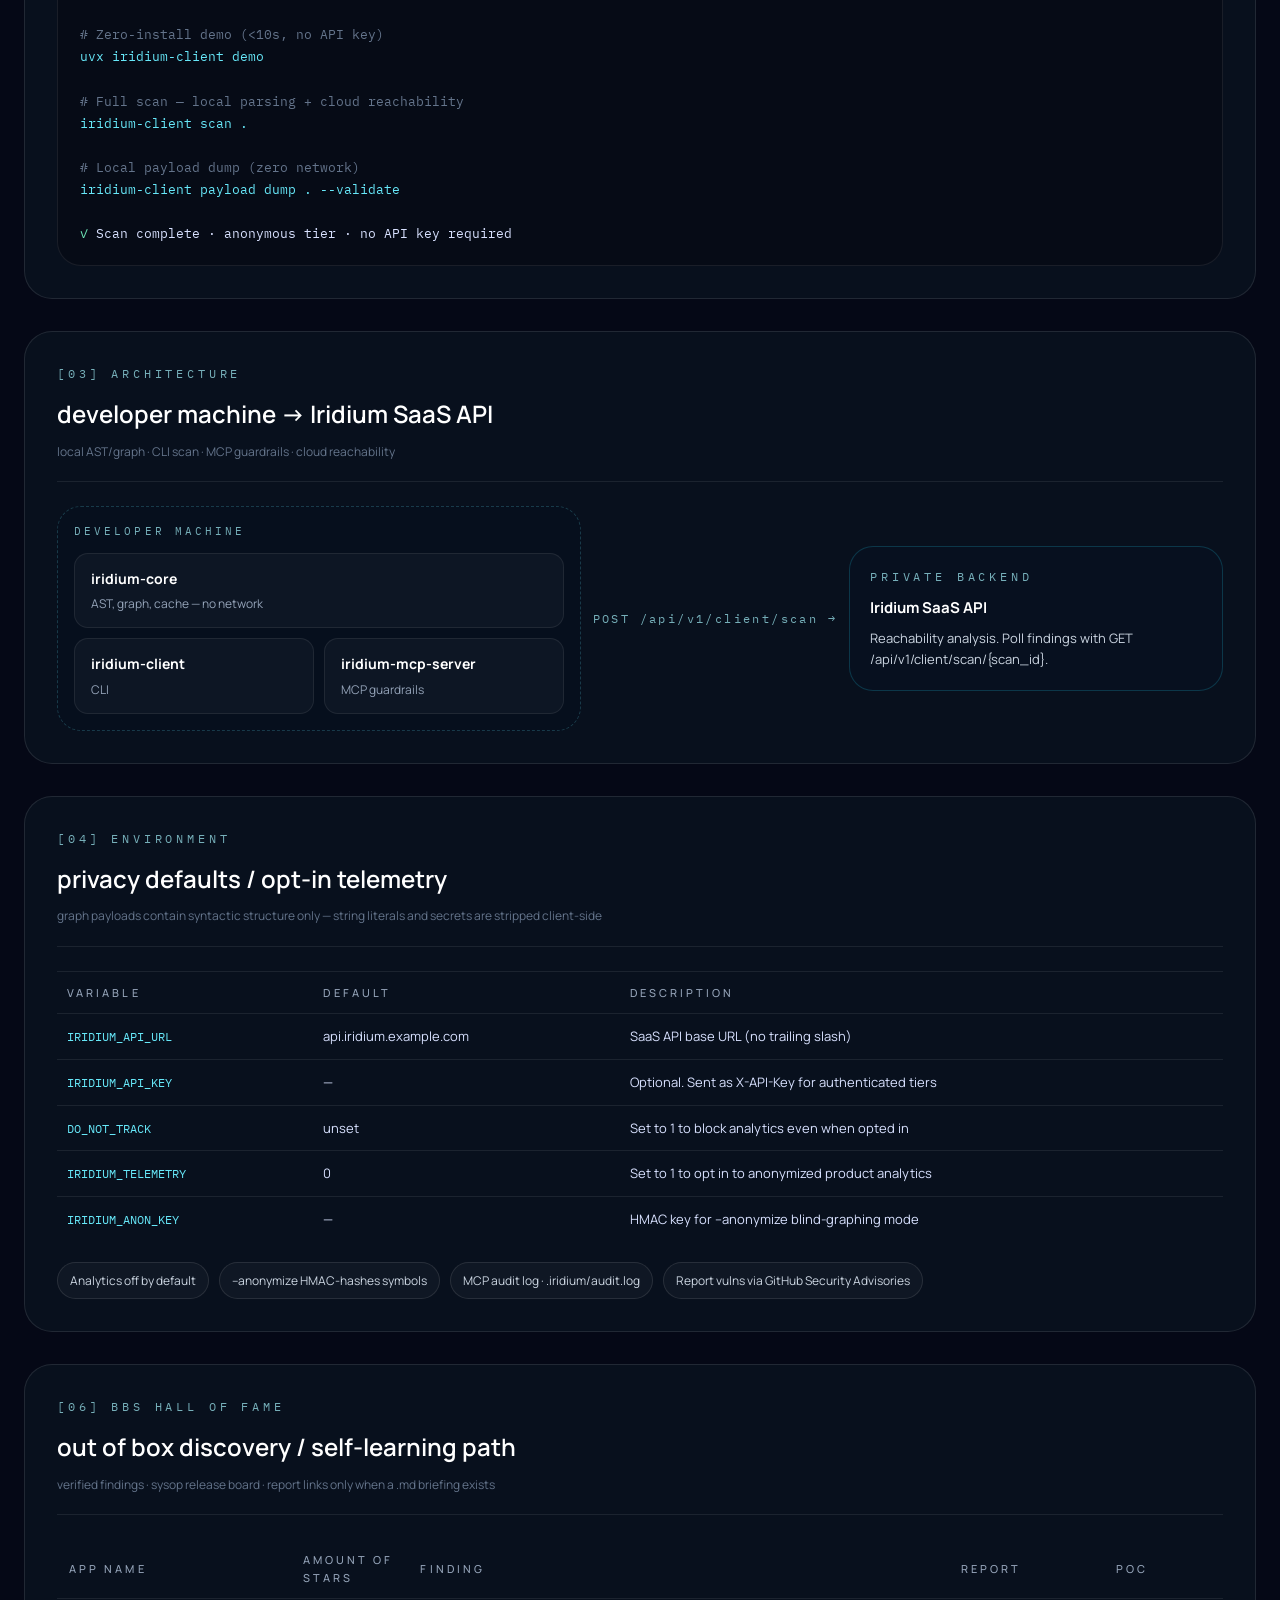
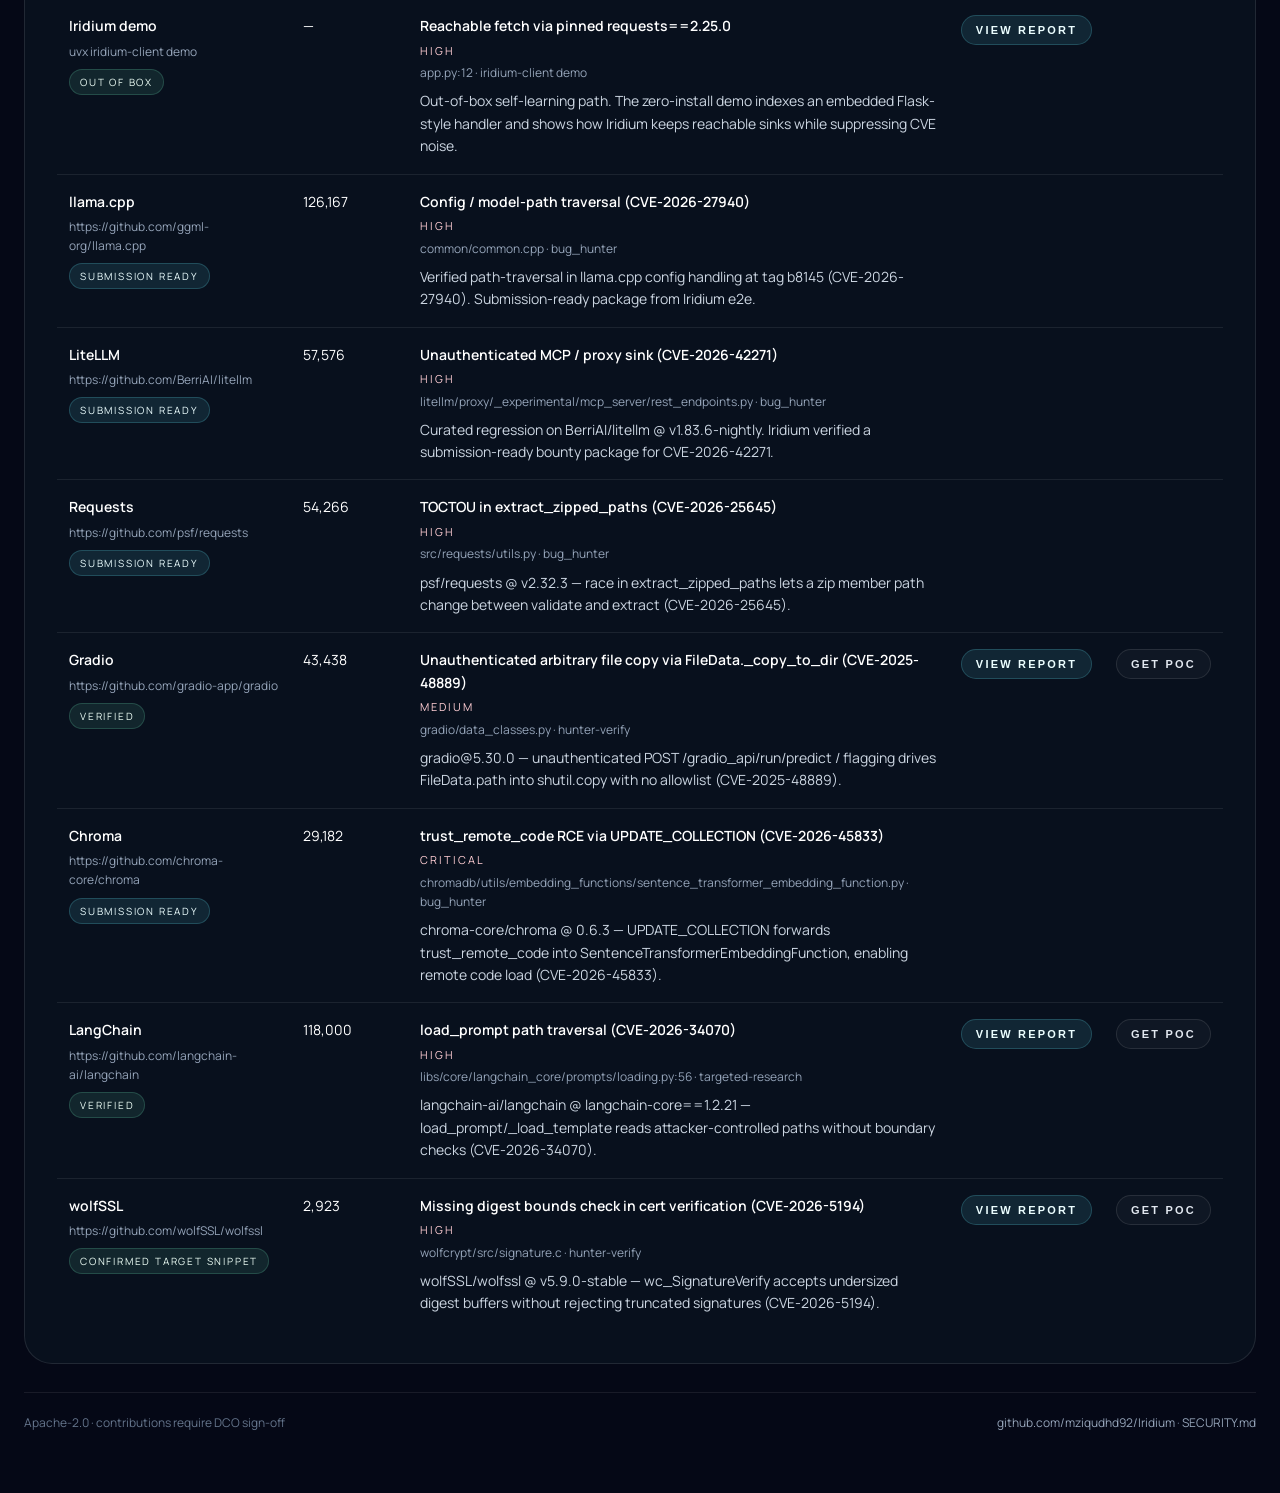
==== commit 0f5216fc: "docs: move Hall of Fame last and load real report/PoC files" ====
--- a/docs/index.html
+++ b/docs/index.html
@@ -171,10 +171,139 @@
       </article>
     </section>
 
+    <section class="panel" aria-labelledby="quickstart">
+      <div class="panel-head">
+        <div>
+          <div class="mono-label">[02] Quick Start</div>
+          <h2 id="quickstart">zero-install demo / local parse / cloud reach</h2>
+          <p>release · iridium-client / iridium-core / iridium-mcp-server</p>
+        </div>
+        <div class="actions">
+          <a class="btn" href="https://github.com/mziqudhd92/Iridium">GitHub</a>
+          <a class="btn ghost" href="https://pypi.org/project/iridium-client/">PyPI</a>
+          <a class="btn ok" href="https://github.com/mziqudhd92/Iridium/blob/main/LICENSE">Apache-2.0</a>
+        </div>
+      </div>
+
+      <div class="term-wrap">
+        <button class="copy" type="button" data-copy="pip install iridium-client
+
+# Zero-install demo (&lt;10s, no API key)
+uvx iridium-client demo
+
+# Full scan — local parsing + cloud reachability
+iridium-client scan .
+
+# Local payload dump (zero network)
+iridium-client payload dump . --validate">Copy</button>
+        <pre class="term"><span class="cmd">pip install iridium-client</span>
+
+<span class="cmt"># Zero-install demo (&lt;10s, no API key)</span>
+<span class="cmd">uvx iridium-client demo</span>
+
+<span class="cmt"># Full scan — local parsing + cloud reachability</span>
+<span class="cmd">iridium-client scan .</span>
+
+<span class="cmt"># Local payload dump (zero network)</span>
+<span class="cmd">iridium-client payload dump . --validate</span>
+
+<span class="ok">✓</span> Scan complete · anonymous tier · no API key required</pre>
+      </div>
+    </section>
+
+    <section class="panel" aria-labelledby="architecture">
+      <div class="panel-head">
+        <div>
+          <div class="mono-label">[03] Architecture</div>
+          <h2 id="architecture">developer machine → Iridium SaaS API</h2>
+          <p>local AST/graph · CLI scan · MCP guardrails · cloud reachability</p>
+        </div>
+      </div>
+
+      <div class="flow">
+        <div class="local">
+          <div class="local-title">Developer machine</div>
+          <div class="nodes">
+            <div class="node span">
+              <strong>iridium-core</strong>
+              <span>AST, graph, cache — no network</span>
+            </div>
+            <div class="node">
+              <strong>iridium-client</strong>
+              <span>CLI</span>
+            </div>
+            <div class="node">
+              <strong>iridium-mcp-server</strong>
+              <span>MCP guardrails</span>
+            </div>
+          </div>
+        </div>
+        <div class="arrow">POST /api/v1/client/scan →</div>
+        <div class="arrow mobile">↓ POST /api/v1/client/scan</div>
+        <div class="cloud">
+          <div class="mono-label">Private backend</div>
+          <strong>Iridium SaaS API</strong>
+          <p>Reachability analysis. Poll findings with GET /api/v1/client/scan/{scan_id}.</p>
+        </div>
+      </div>
+    </section>
+
+    <section class="panel" aria-labelledby="env">
+      <div class="panel-head">
+        <div>
+          <div class="mono-label">[04] Environment</div>
+          <h2 id="env">privacy defaults / opt-in telemetry</h2>
+          <p>graph payloads contain syntactic structure only — string literals and secrets are stripped client-side</p>
+        </div>
+      </div>
+      <table class="env">
+        <thead>
+          <tr>
+            <th>Variable</th>
+            <th>Default</th>
+            <th>Description</th>
+          </tr>
+        </thead>
+        <tbody>
+          <tr>
+            <td><code>IRIDIUM_API_URL</code></td>
+            <td>api.iridium.example.com</td>
+            <td>SaaS API base URL (no trailing slash)</td>
+          </tr>
+          <tr>
+            <td><code>IRIDIUM_API_KEY</code></td>
+            <td>—</td>
+            <td>Optional. Sent as X-API-Key for authenticated tiers</td>
+          </tr>
+          <tr>
+            <td><code>DO_NOT_TRACK</code></td>
+            <td>unset</td>
+            <td>Set to 1 to block analytics even when opted in</td>
+          </tr>
+          <tr>
+            <td><code>IRIDIUM_TELEMETRY</code></td>
+            <td>0</td>
+            <td>Set to 1 to opt in to anonymized product analytics</td>
+          </tr>
+          <tr>
+            <td><code>IRIDIUM_ANON_KEY</code></td>
+            <td>—</td>
+            <td>HMAC key for --anonymize blind-graphing mode</td>
+          </tr>
+        </tbody>
+      </table>
+      <div class="chips">
+        <span class="chip">Analytics off by default</span>
+        <span class="chip">--anonymize HMAC-hashes symbols</span>
+        <span class="chip">MCP audit log · .iridium/audit.log</span>
+        <span class="chip">Report vulns via GitHub Security Advisories</span>
+      </div>
+    </section>
+
     <section class="panel" aria-labelledby="hall">
       <div class="panel-head">
         <div>
-          <div class="mono-label">[02] BBS Hall Of Fame</div>
+          <div class="mono-label">[06] BBS Hall Of Fame</div>
           <h2 id="hall">out of box discovery / self-learning path</h2>
           <p>verified findings · sysop release board · report links only when a .md briefing exists</p>
         </div>
@@ -196,135 +325,6 @@
             </tr>
           </tbody>
         </table>
-      </div>
-    </section>
-
-    <section class="panel" aria-labelledby="quickstart">
-      <div class="panel-head">
-        <div>
-          <div class="mono-label">[02] Quick Start</div>
-          <h2 id="quickstart">zero-install demo / local parse / cloud reach</h2>
-          <p>release · iridium-client / iridium-core / iridium-mcp-server</p>
-        </div>
-        <div class="actions">
-          <a class="btn" href="https://github.com/mziqudhd92/Iridium">GitHub</a>
-          <a class="btn ghost" href="https://pypi.org/project/iridium-client/">PyPI</a>
-          <a class="btn ok" href="https://github.com/mziqudhd92/Iridium/blob/main/LICENSE">Apache-2.0</a>
-        </div>
-      </div>
-
-      <div class="term-wrap">
-        <button class="copy" type="button" data-copy="pip install iridium-client
-
-# Zero-install demo (&lt;10s, no API key)
-uvx iridium-client demo
-
-# Full scan — local parsing + cloud reachability
-iridium-client scan .
-
-# Local payload dump (zero network)
-iridium-client payload dump . --validate">Copy</button>
-        <pre class="term"><span class="cmd">pip install iridium-client</span>
-
-<span class="cmt"># Zero-install demo (&lt;10s, no API key)</span>
-<span class="cmd">uvx iridium-client demo</span>
-
-<span class="cmt"># Full scan — local parsing + cloud reachability</span>
-<span class="cmd">iridium-client scan .</span>
-
-<span class="cmt"># Local payload dump (zero network)</span>
-<span class="cmd">iridium-client payload dump . --validate</span>
-
-<span class="ok">✓</span> Scan complete · anonymous tier · no API key required</pre>
-      </div>
-    </section>
-
-    <section class="panel" aria-labelledby="architecture">
-      <div class="panel-head">
-        <div>
-          <div class="mono-label">[03] Architecture</div>
-          <h2 id="architecture">developer machine → Iridium SaaS API</h2>
-          <p>local AST/graph · CLI scan · MCP guardrails · cloud reachability</p>
-        </div>
-      </div>
-
-      <div class="flow">
-        <div class="local">
-          <div class="local-title">Developer machine</div>
-          <div class="nodes">
-            <div class="node span">
-              <strong>iridium-core</strong>
-              <span>AST, graph, cache — no network</span>
-            </div>
-            <div class="node">
-              <strong>iridium-client</strong>
-              <span>CLI</span>
-            </div>
-            <div class="node">
-              <strong>iridium-mcp-server</strong>
-              <span>MCP guardrails</span>
-            </div>
-          </div>
-        </div>
-        <div class="arrow">POST /api/v1/client/scan →</div>
-        <div class="arrow mobile">↓ POST /api/v1/client/scan</div>
-        <div class="cloud">
-          <div class="mono-label">Private backend</div>
-          <strong>Iridium SaaS API</strong>
-          <p>Reachability analysis. Poll findings with GET /api/v1/client/scan/{scan_id}.</p>
-        </div>
-      </div>
-    </section>
-
-    <section class="panel" aria-labelledby="env">
-      <div class="panel-head">
-        <div>
-          <div class="mono-label">[04] Environment</div>
-          <h2 id="env">privacy defaults / opt-in telemetry</h2>
-          <p>graph payloads contain syntactic structure only — string literals and secrets are stripped client-side</p>
-        </div>
-      </div>
-      <table class="env">
-        <thead>
-          <tr>
-            <th>Variable</th>
-            <th>Default</th>
-            <th>Description</th>
-          </tr>
-        </thead>
-        <tbody>
-          <tr>
-            <td><code>IRIDIUM_API_URL</code></td>
-            <td>api.iridium.example.com</td>
-            <td>SaaS API base URL (no trailing slash)</td>
-          </tr>
-          <tr>
-            <td><code>IRIDIUM_API_KEY</code></td>
-            <td>—</td>
-            <td>Optional. Sent as X-API-Key for authenticated tiers</td>
-          </tr>
-          <tr>
-            <td><code>DO_NOT_TRACK</code></td>
-            <td>unset</td>
-            <td>Set to 1 to block analytics even when opted in</td>
-          </tr>
-          <tr>
-            <td><code>IRIDIUM_TELEMETRY</code></td>
-            <td>0</td>
-            <td>Set to 1 to opt in to anonymized product analytics</td>
-          </tr>
-          <tr>
-            <td><code>IRIDIUM_ANON_KEY</code></td>
-            <td>—</td>
-            <td>HMAC key for --anonymize blind-graphing mode</td>
-          </tr>
-        </tbody>
-      </table>
-      <div class="chips">
-        <span class="chip">Analytics off by default</span>
-        <span class="chip">--anonymize HMAC-hashes symbols</span>
-        <span class="chip">MCP audit log · .iridium/audit.log</span>
-        <span class="chip">Report vulns via GitHub Security Advisories</span>
       </div>
     </section>
 
--- a/docs/styles.css
+++ b/docs/styles.css
@@ -864,6 +864,59 @@
   color: #fbbf24;
 }
 
+.crt-h {
+  margin: 16px 0 8px;
+  color: #6ee7b7;
+  letter-spacing: 0.16em;
+  text-transform: uppercase;
+  font-size: 12px;
+}
+
+.crt-list {
+  margin: 8px 0 0;
+  padding-left: 1.2rem;
+  color: #bbf7d0;
+}
+
+.crt-list li {
+  margin: 4px 0;
+}
+
+.crt-p code,
+.crt-list code,
+.crt-h code,
+.crt-banner code {
+  color: #67e8f9;
+}
+
+.crt-code {
+  margin: 12px 0;
+  overflow-x: auto;
+  border: 1px solid rgba(110, 231, 183, 0.18);
+  border-radius: 10px;
+  padding: 10px 12px;
+  background: rgba(0, 0, 0, 0.28);
+  font-family: var(--mono);
+  font-size: 12px;
+  line-height: 1.55;
+}
+
+.crt-code-line {
+  display: grid;
+  grid-template-columns: 2.4em 1fr;
+  gap: 12px;
+  white-space: pre;
+}
+
+.crt-code-line .n {
+  color: #365f4a;
+  user-select: none;
+}
+
+.crt-code-line .src {
+  color: #d1fae5;
+}
+
 .crt-cursor {
   display: inline-block;
   width: 8px;
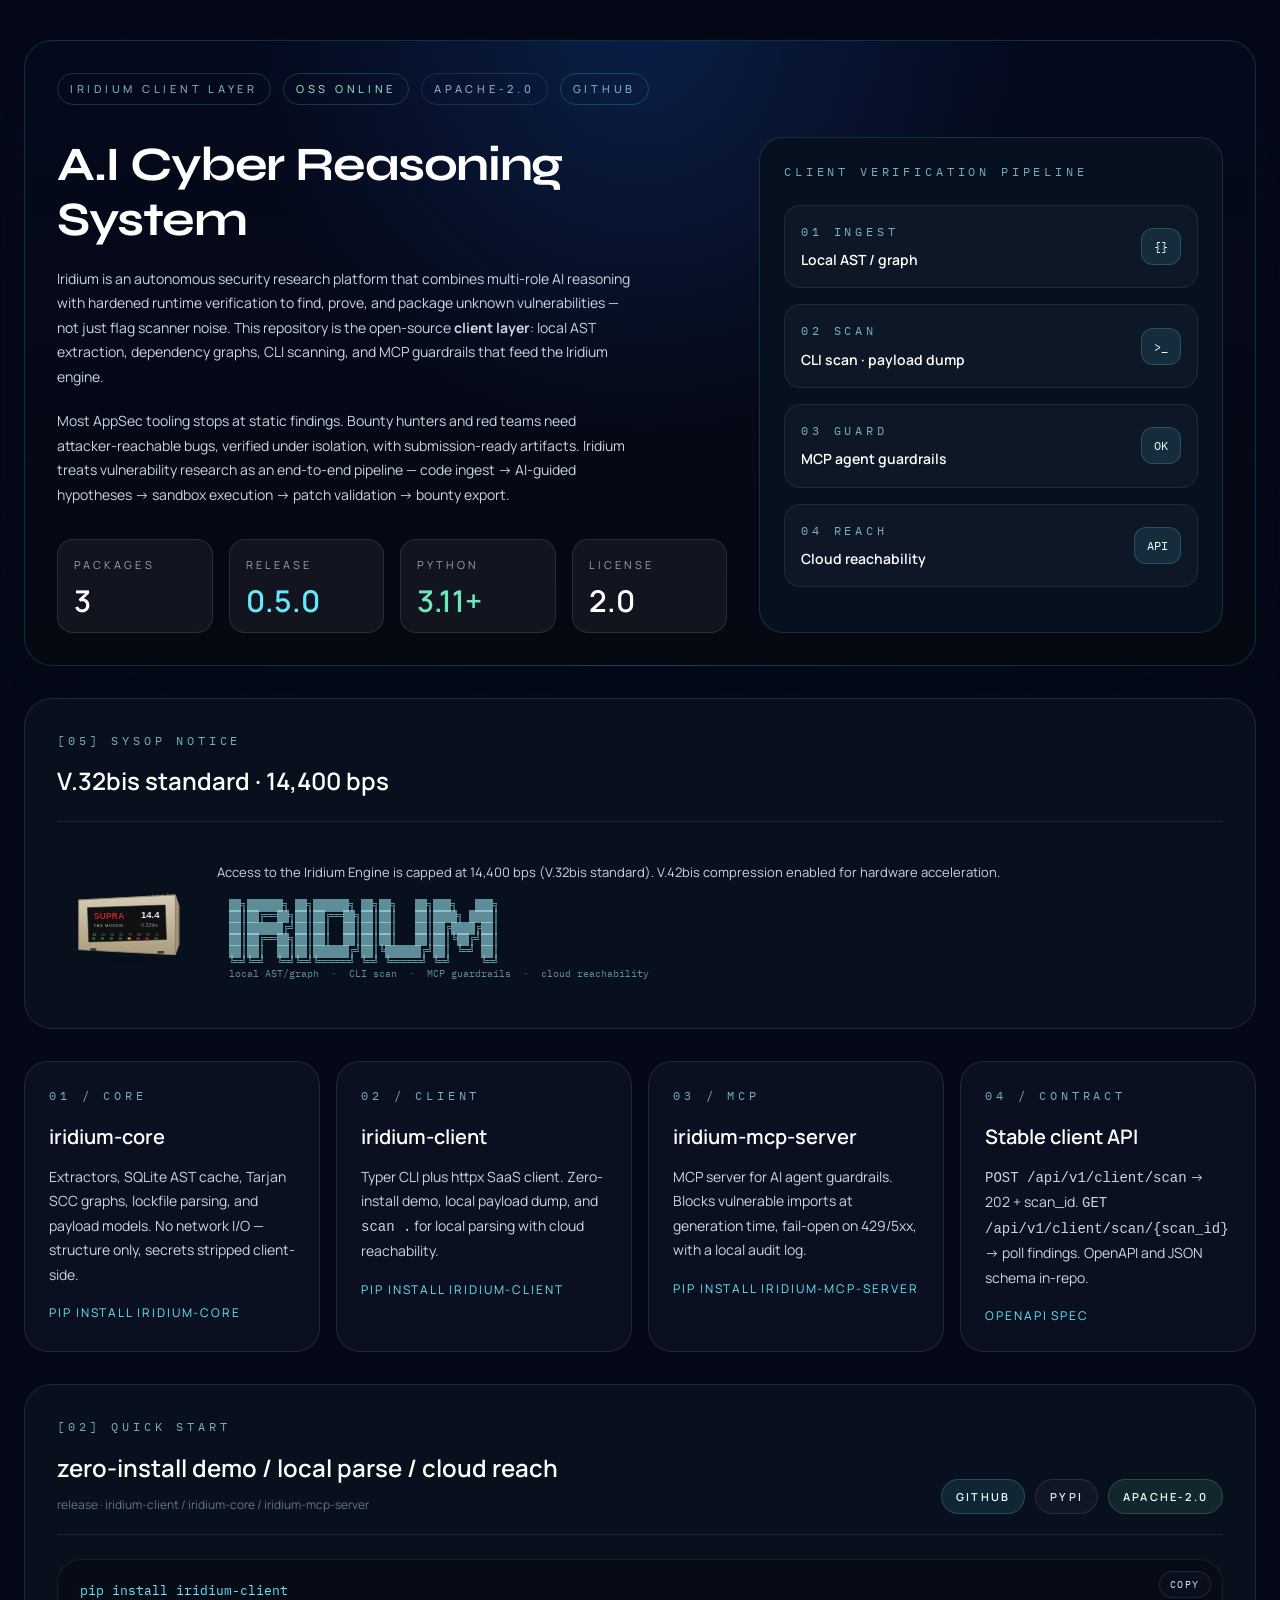
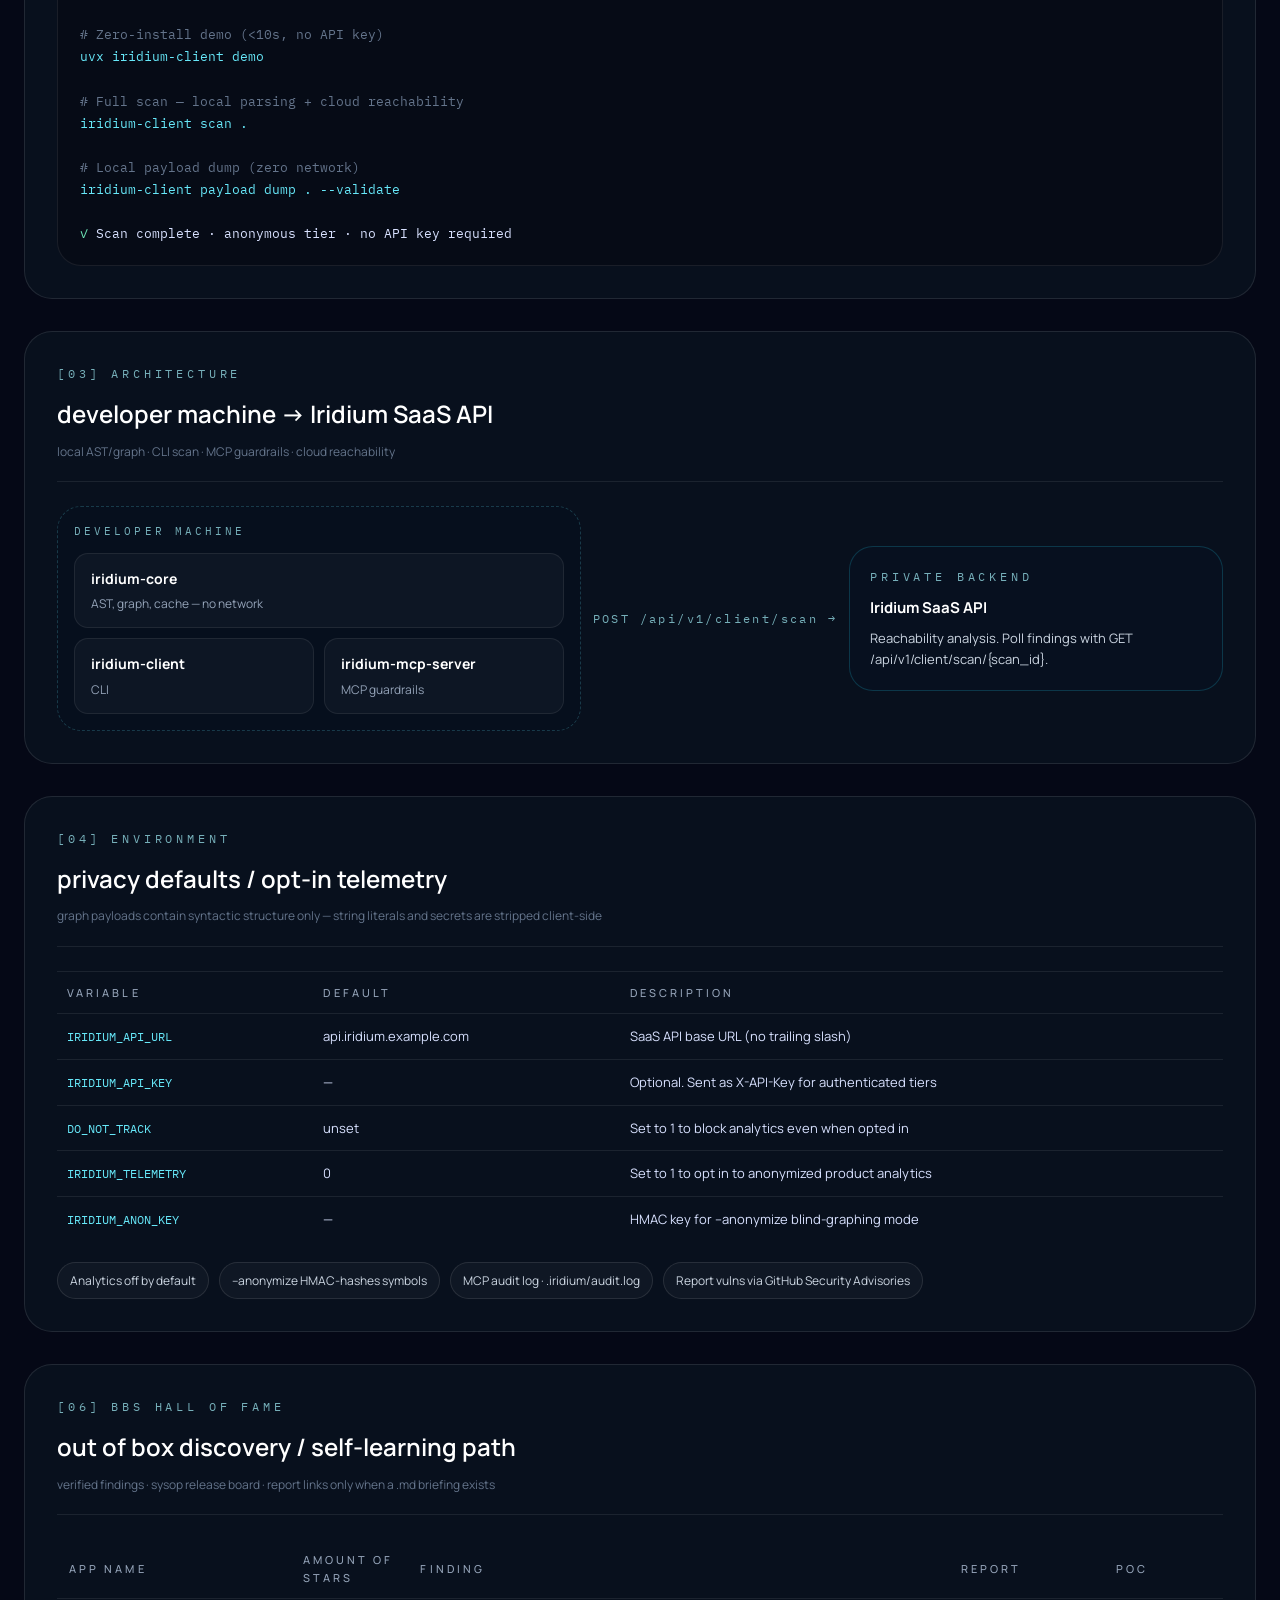
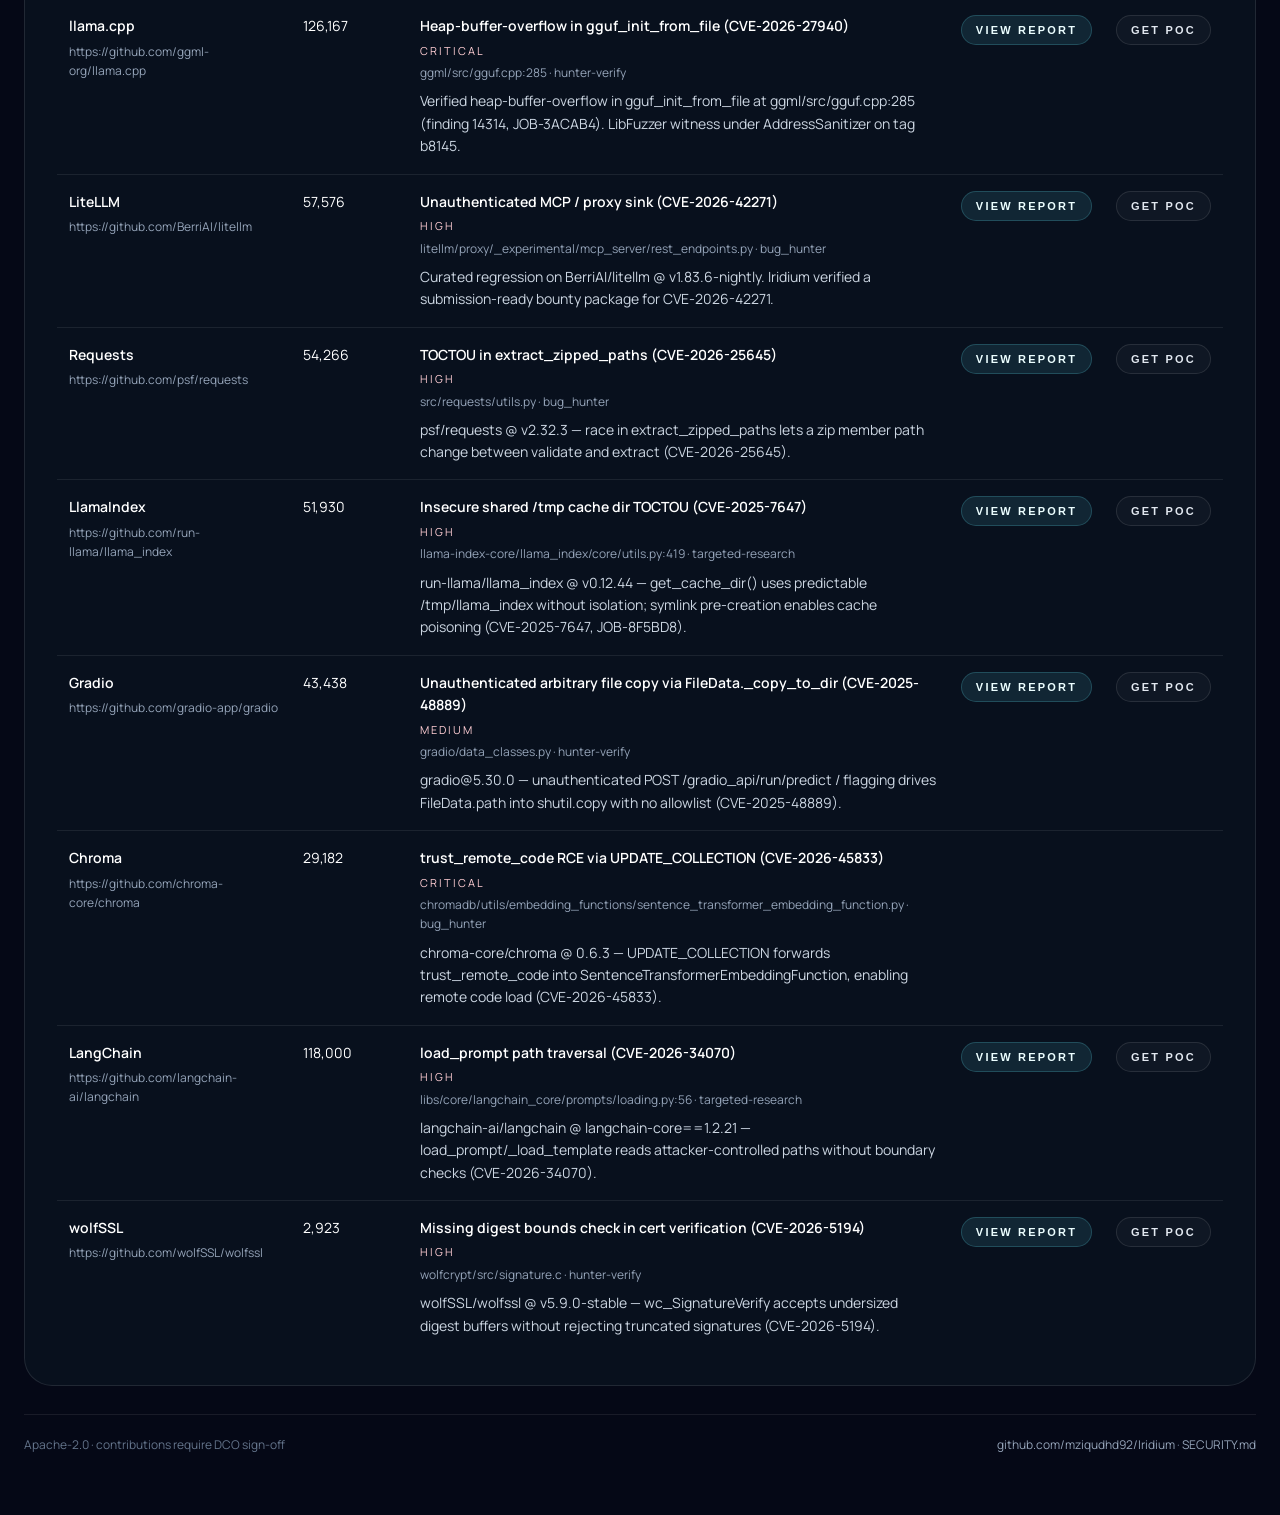
==== commit a8fe1236: "docs: add GitHub badge and LlamaIndex CVE-2025-7647 Hall of Fame entry" ====
--- a/docs/index.html
+++ b/docs/index.html
@@ -23,6 +23,7 @@
         <span class="pill">Iridium Client Layer</span>
         <span class="pill live">Oss Online</span>
         <span class="pill mute">Apache-2.0</span>
+        <a class="pill" href="https://github.com/mziqudhd92/Iridium" target="_blank" rel="noopener noreferrer">GitHub</a>
       </div>
 
       <div class="hero-grid">
--- a/docs/styles.css
+++ b/docs/styles.css
@@ -105,6 +105,13 @@
   border-radius: 999px;
   border: 1px solid var(--border-cyan);
   padding: 6px 12px;
+  color: inherit;
+  text-decoration: none;
+}
+
+a.pill:hover {
+  border-color: var(--cyan);
+  color: var(--cyan);
 }
 
 .pill.live {
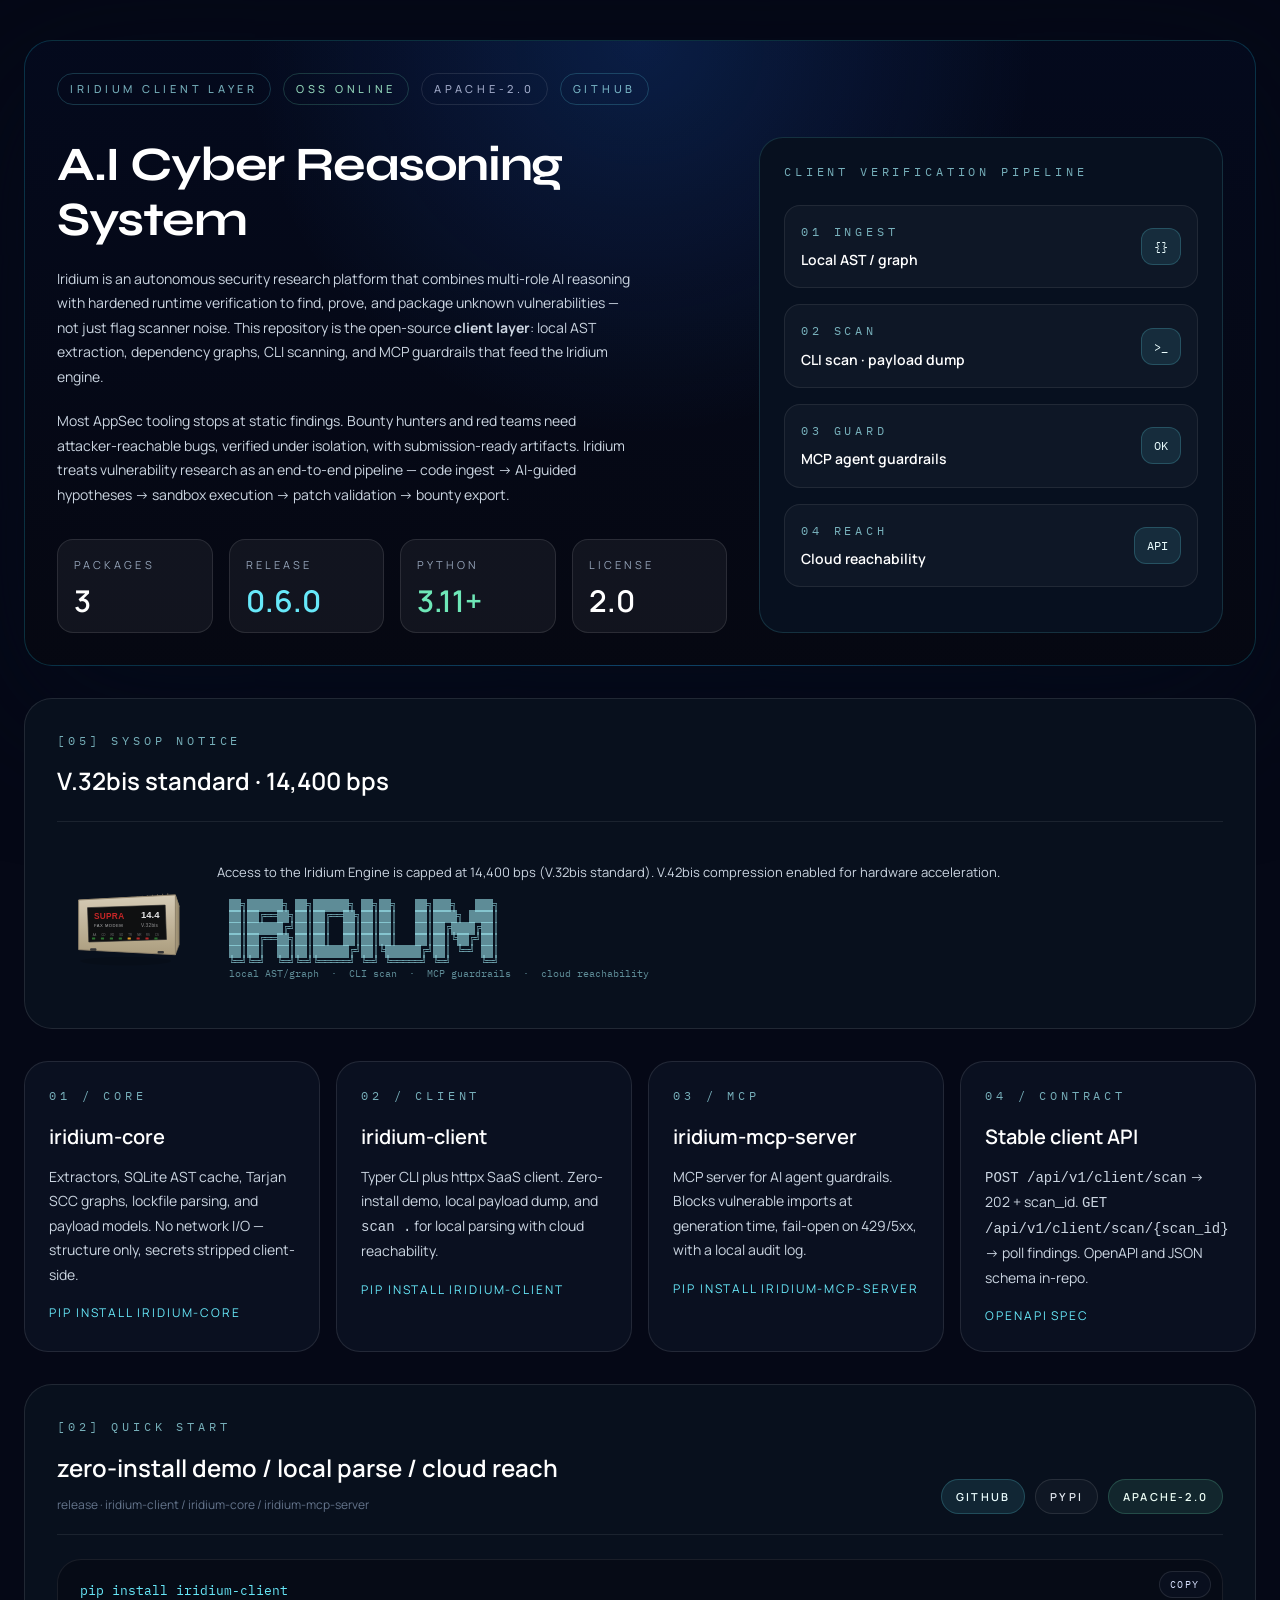
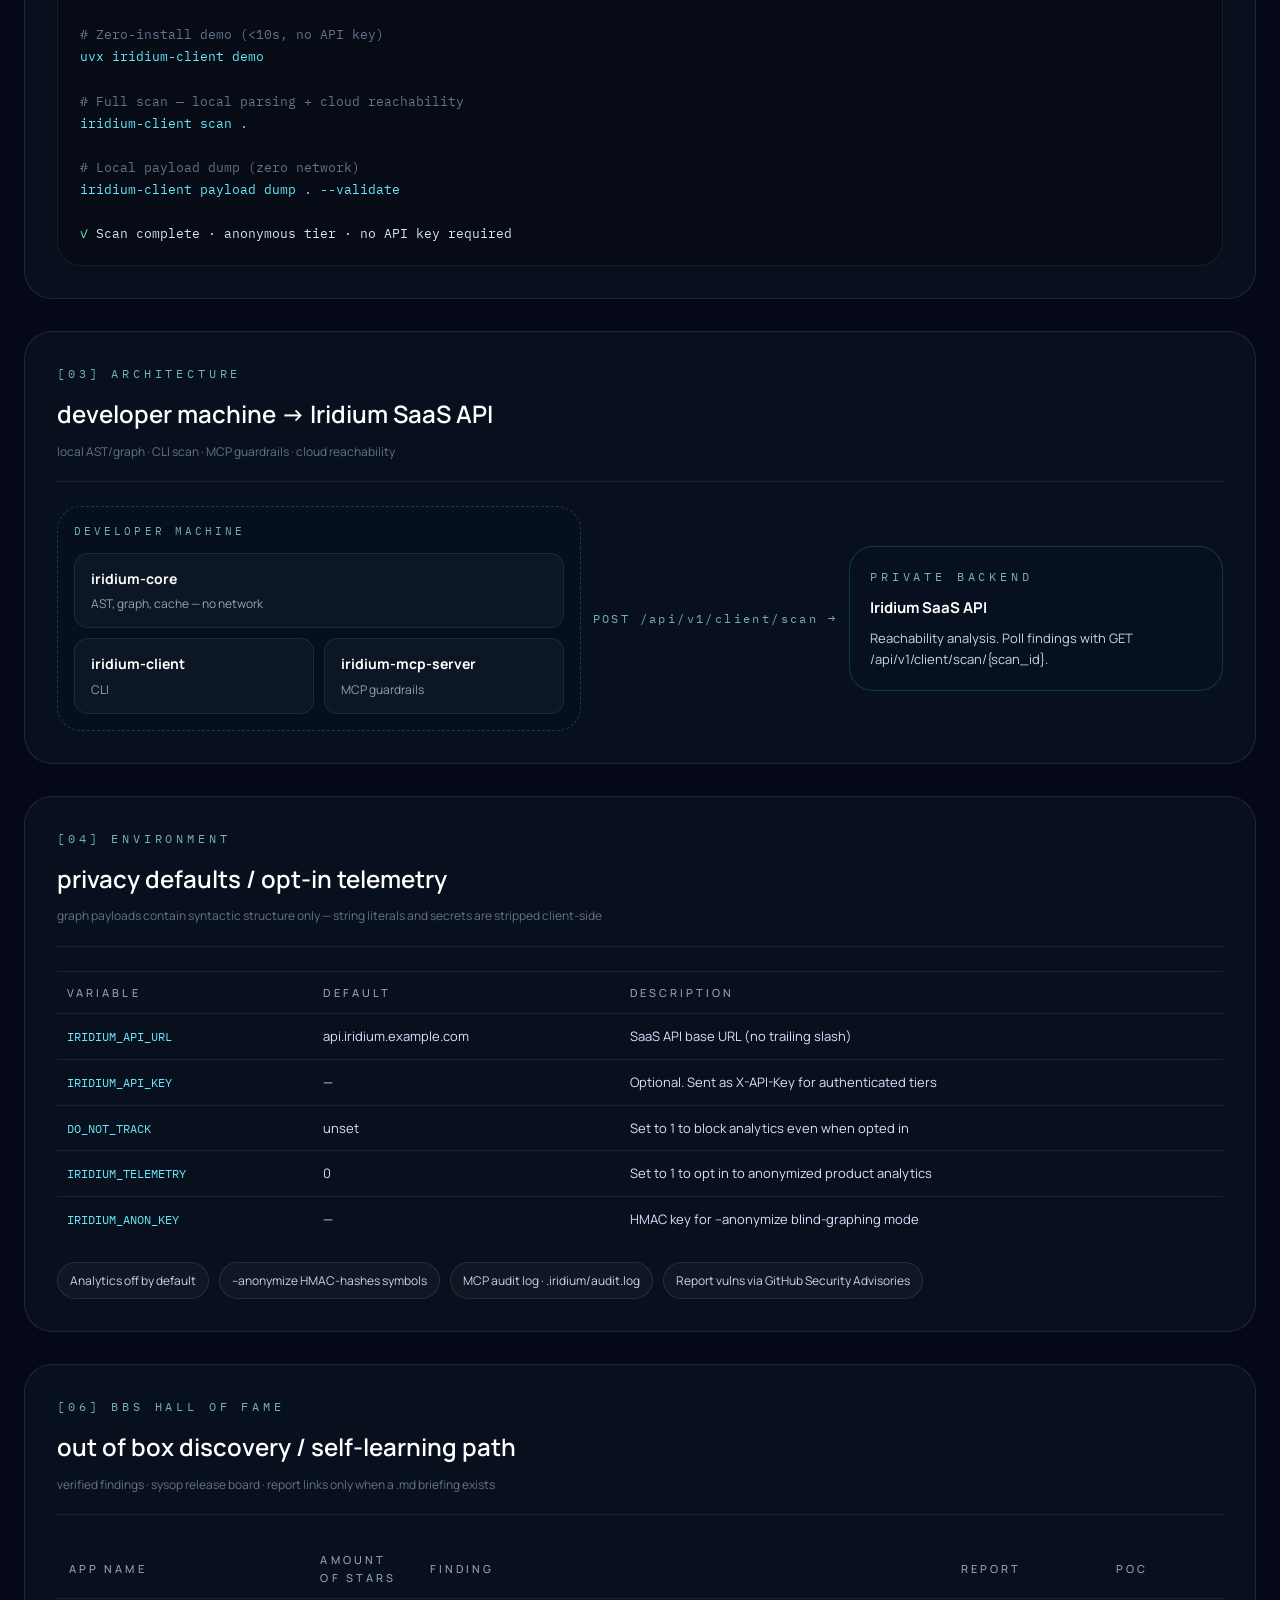
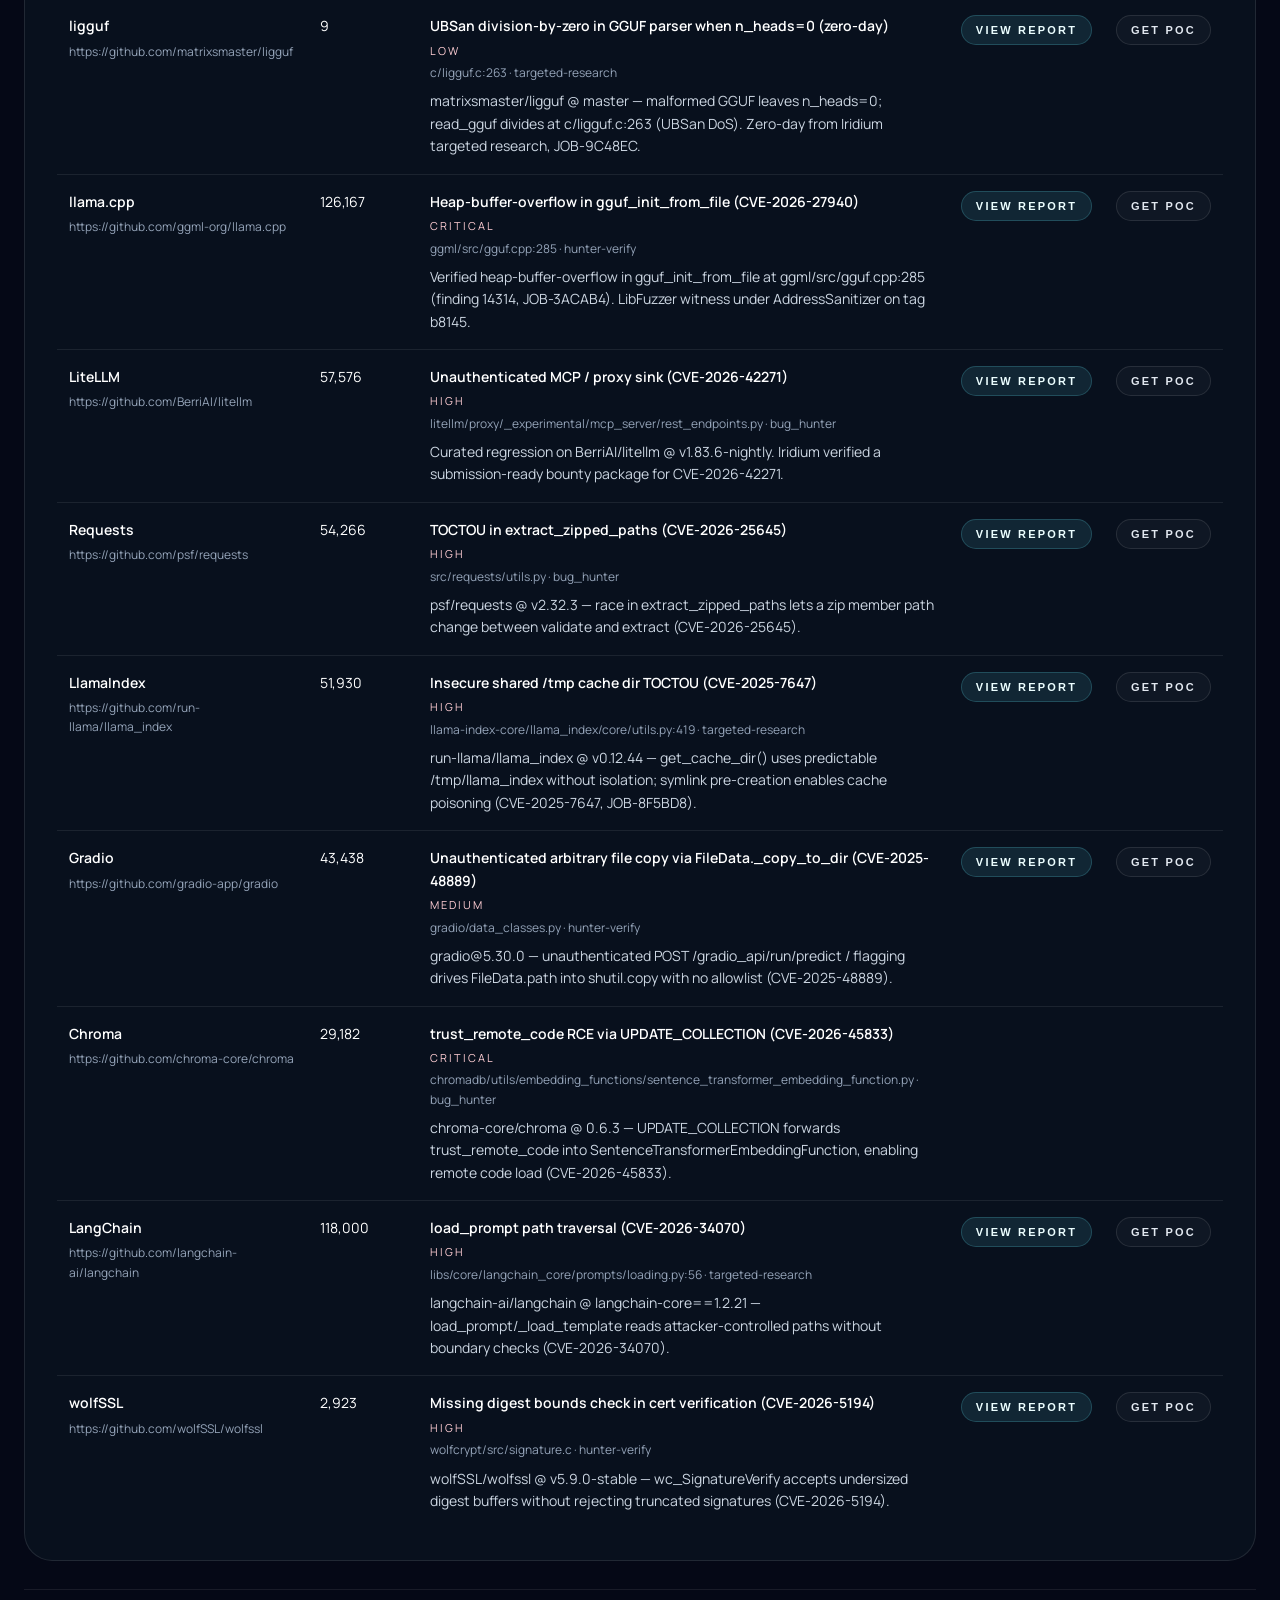
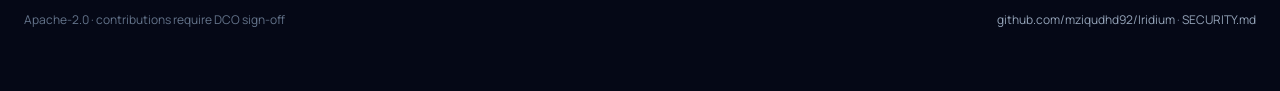
==== commit ed482b26: "chore: release 0.6.0 with single VERSION source of truth" ====
--- a/docs/index.html
+++ b/docs/index.html
@@ -50,7 +50,7 @@
             </div>
             <div class="stat">
               <span>Release</span>
-              <strong class="accent">0.5.0</strong>
+              <strong class="accent">0.6.0</strong>
             </div>
             <div class="stat">
               <span>Python</span>
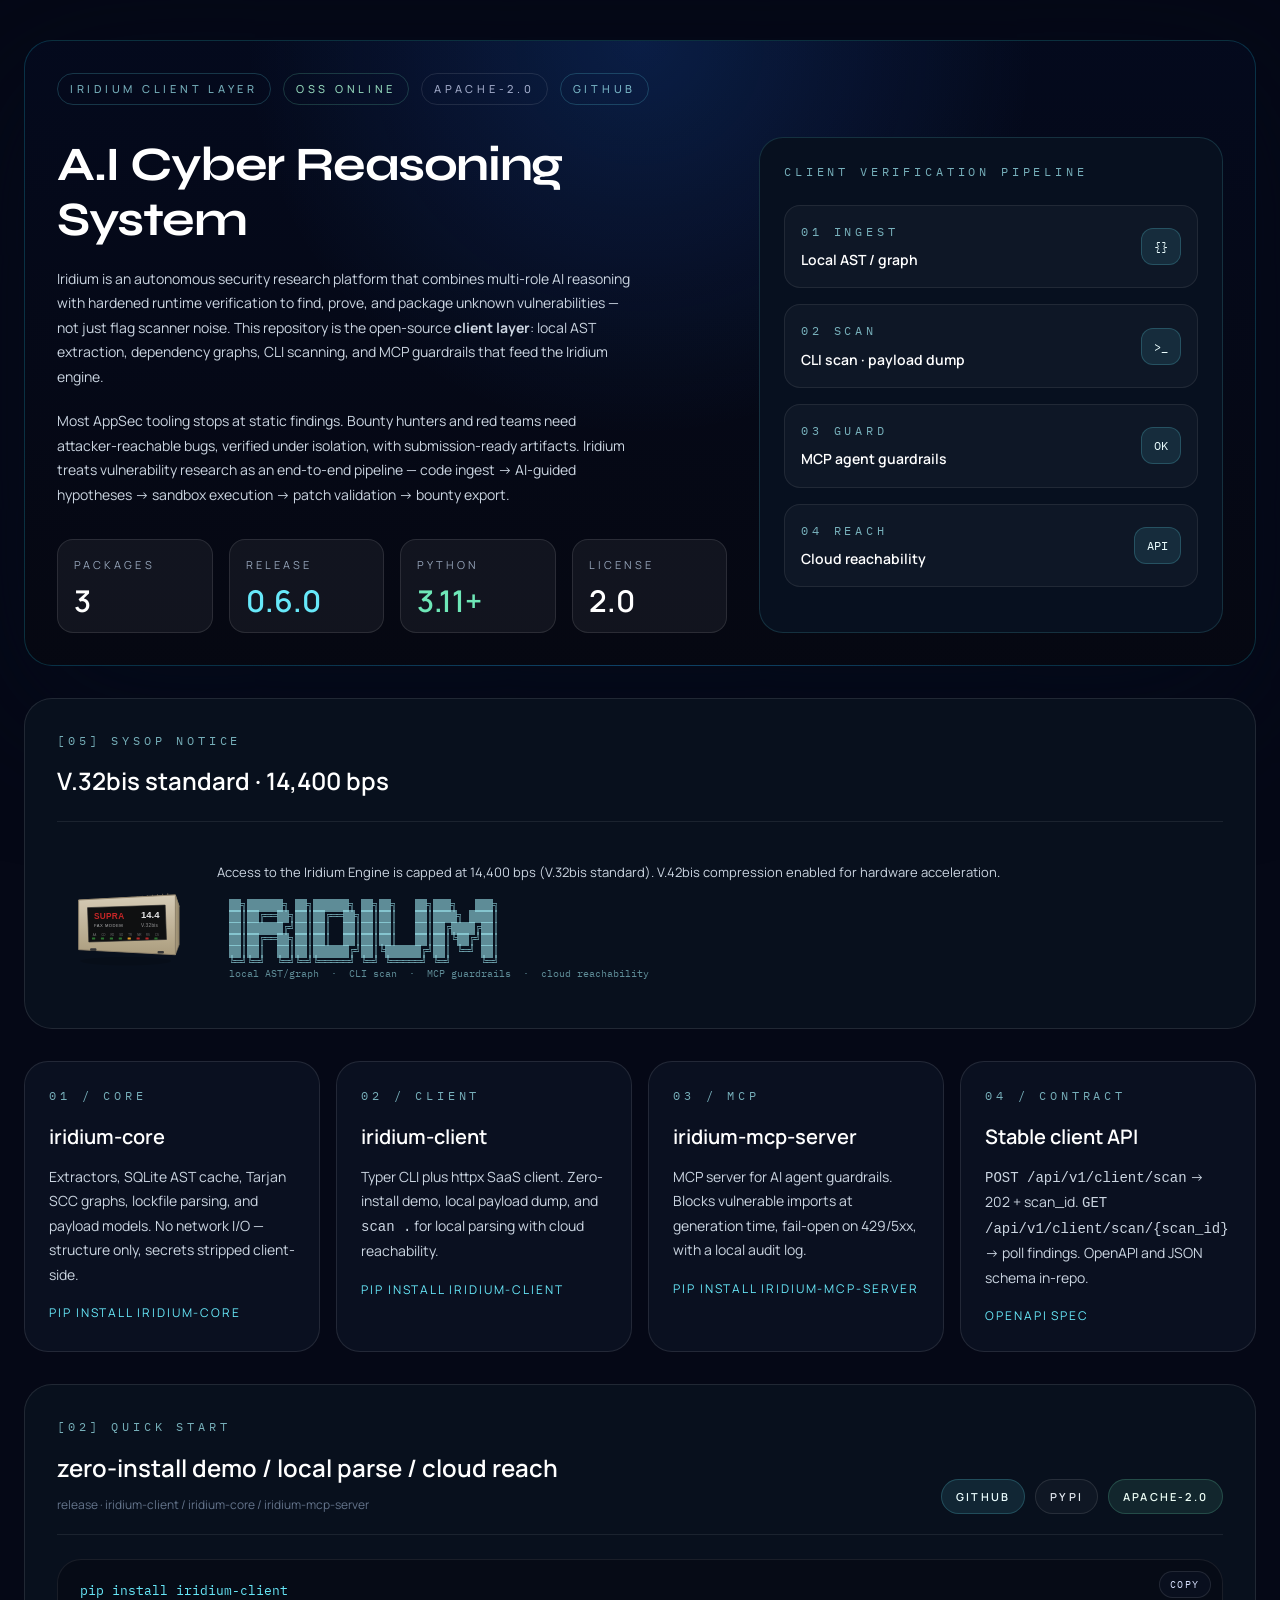
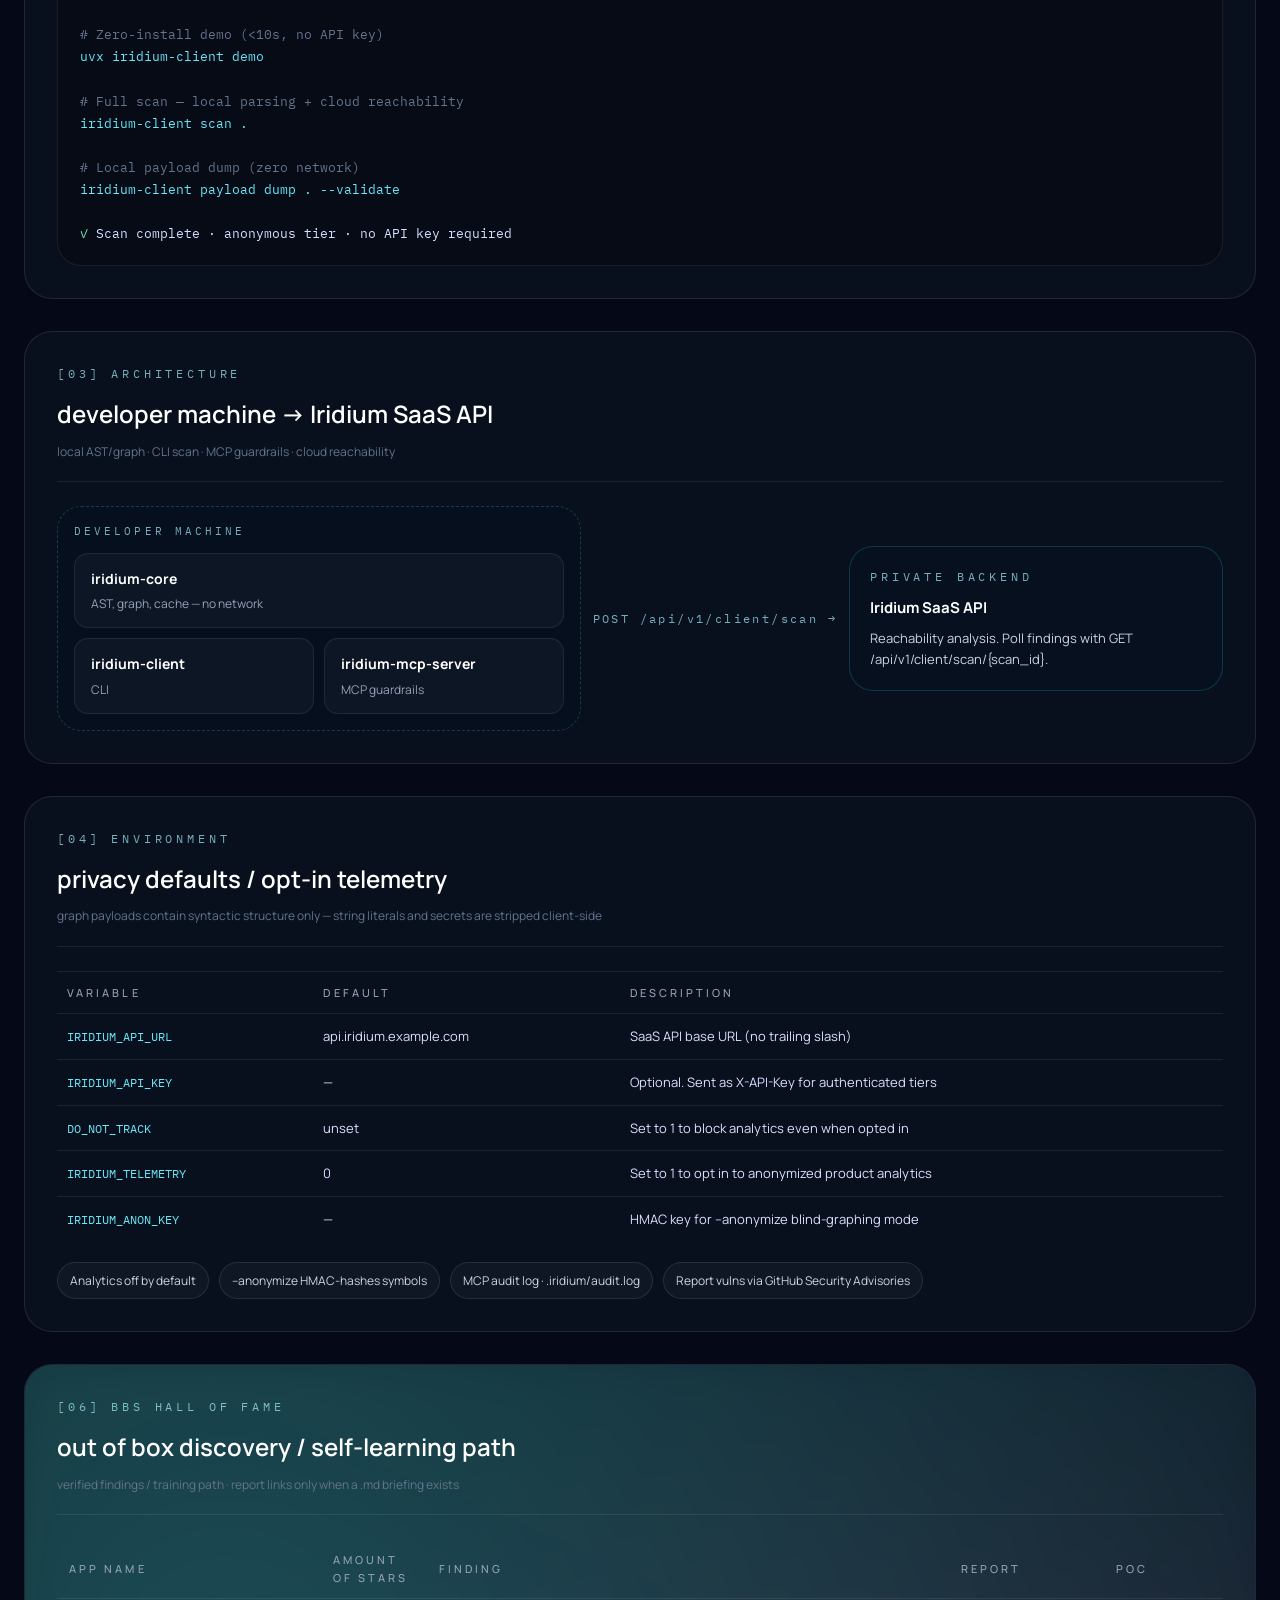
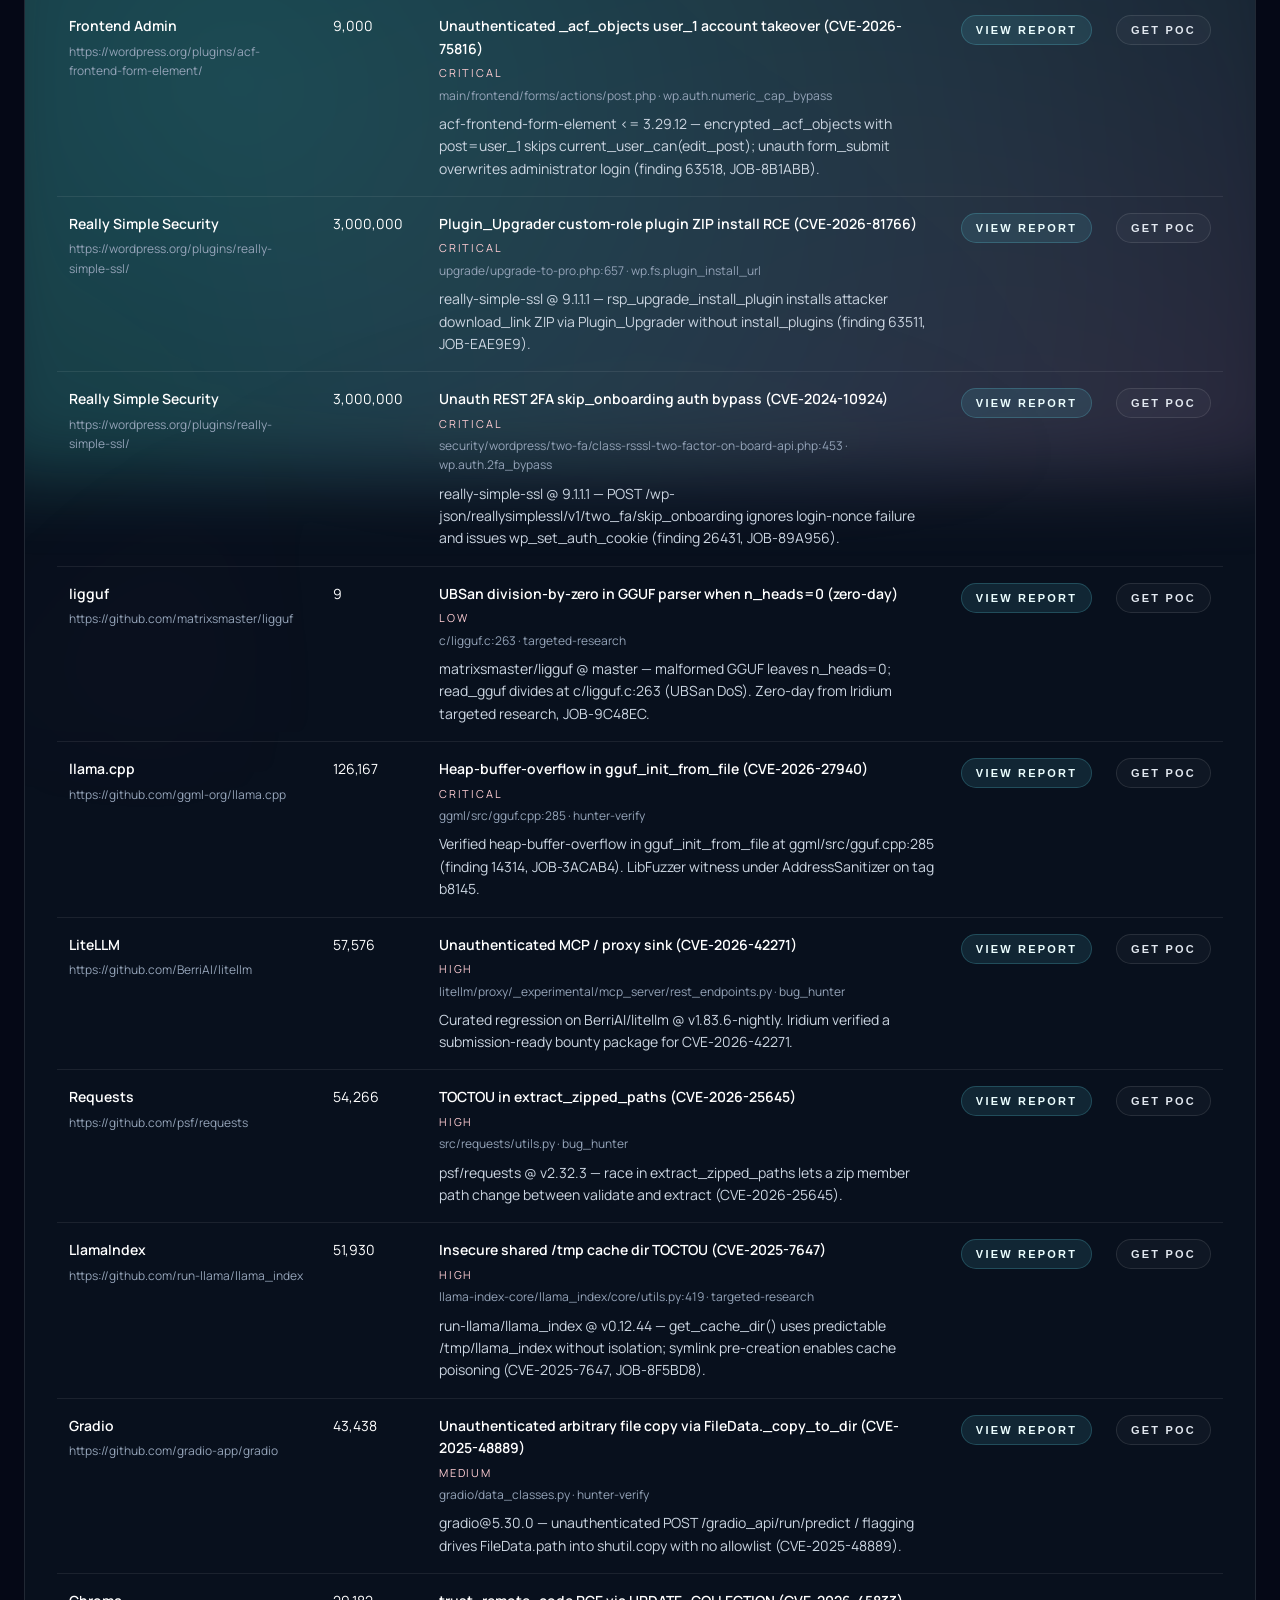
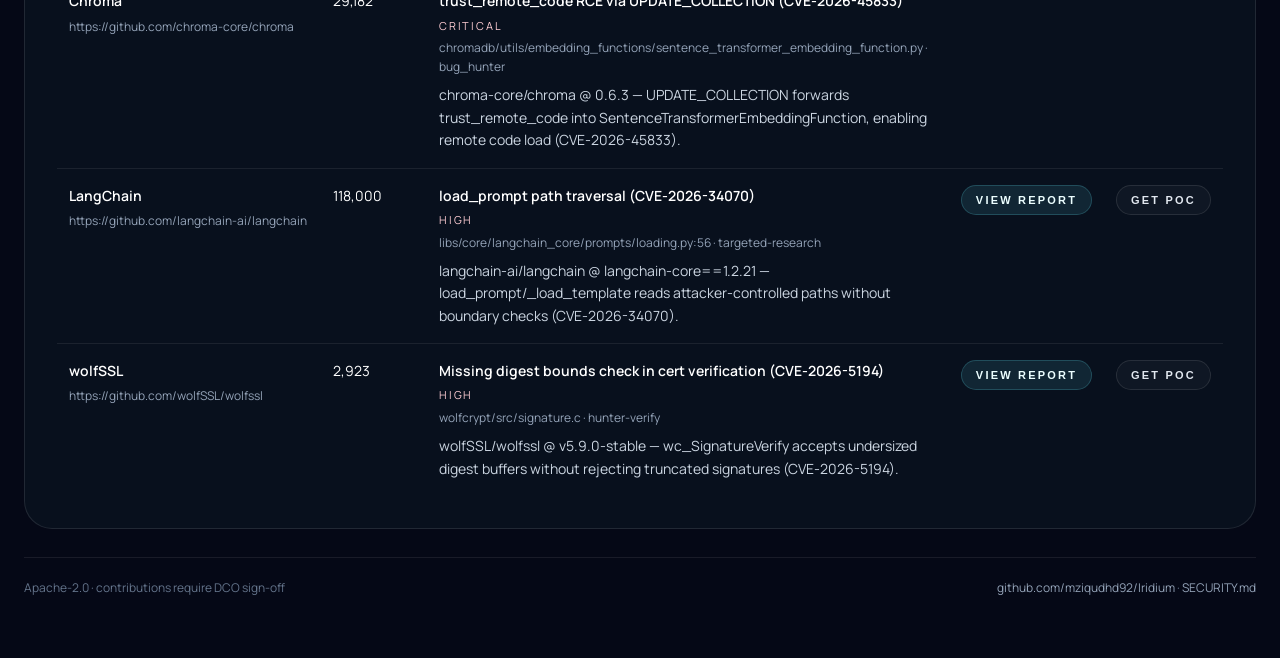
==== commit 7e8e34a7: "docs: update hall-of-fame text and animation Co-authored-by: Cursor <cursoragent@cursor.com>" ====
--- a/docs/index.html
+++ b/docs/index.html
@@ -301,12 +301,12 @@
       </div>
     </section>
 
-    <section class="panel" aria-labelledby="hall">
+    <section class="panel hall-of-fame" aria-labelledby="hall">
       <div class="panel-head">
         <div>
           <div class="mono-label">[06] BBS Hall Of Fame</div>
           <h2 id="hall">out of box discovery / self-learning path</h2>
-          <p>verified findings · sysop release board · report links only when a .md briefing exists</p>
+          <p>verified findings / training path · report links only when a .md briefing exists</p>
         </div>
       </div>
       <div class="board-wrap" data-findings-board>
--- a/docs/styles.css
+++ b/docs/styles.css
@@ -630,6 +630,73 @@
   overflow-x: auto;
 }
 
+.hall-of-fame {
+  position: relative;
+  overflow: hidden;
+}
+
+.hall-of-fame::before,
+.hall-of-fame::after {
+  content: "";
+  position: absolute;
+  inset: -50px;
+  pointer-events: none;
+  z-index: 0;
+}
+
+.hall-of-fame::before {
+  background:
+    radial-gradient(circle at 20% 15%, rgba(103, 232, 249, 0.22), transparent 55%),
+    radial-gradient(circle at 85% 35%, rgba(236, 72, 153, 0.16), transparent 50%),
+    linear-gradient(120deg, rgba(16, 185, 129, 0.10), rgba(14, 116, 144, 0.06));
+  filter: blur(36px);
+  transform: translate3d(0, 0, 0);
+  animation: hallOfFameDrift 14s ease-in-out infinite;
+}
+
+.hall-of-fame::after {
+  background: radial-gradient(circle at 50% 60%, rgba(236, 72, 153, 0.10), transparent 55%);
+  filter: blur(60px);
+  transform: translate3d(0, 0, 0);
+  animation: hallOfFameDrift2 18s ease-in-out infinite;
+}
+
+.hall-of-fame > * {
+  position: relative;
+  z-index: 1;
+}
+
+@keyframes hallOfFameDrift {
+  0% {
+    transform: translate3d(-2%, -1%, 0) scale(1);
+  }
+  50% {
+    transform: translate3d(2%, 1.5%, 0) scale(1.06);
+  }
+  100% {
+    transform: translate3d(-2%, -1%, 0) scale(1);
+  }
+}
+
+@keyframes hallOfFameDrift2 {
+  0% {
+    transform: translate3d(1%, 2%, 0) scale(1);
+  }
+  50% {
+    transform: translate3d(-1.2%, -1.8%, 0) scale(1.05);
+  }
+  100% {
+    transform: translate3d(1%, 2%, 0) scale(1);
+  }
+}
+
+@media (prefers-reduced-motion: reduce) {
+  .hall-of-fame::before,
+  .hall-of-fame::after {
+    animation: none;
+  }
+}
+
 .board {
   width: 100%;
   min-width: 860px;
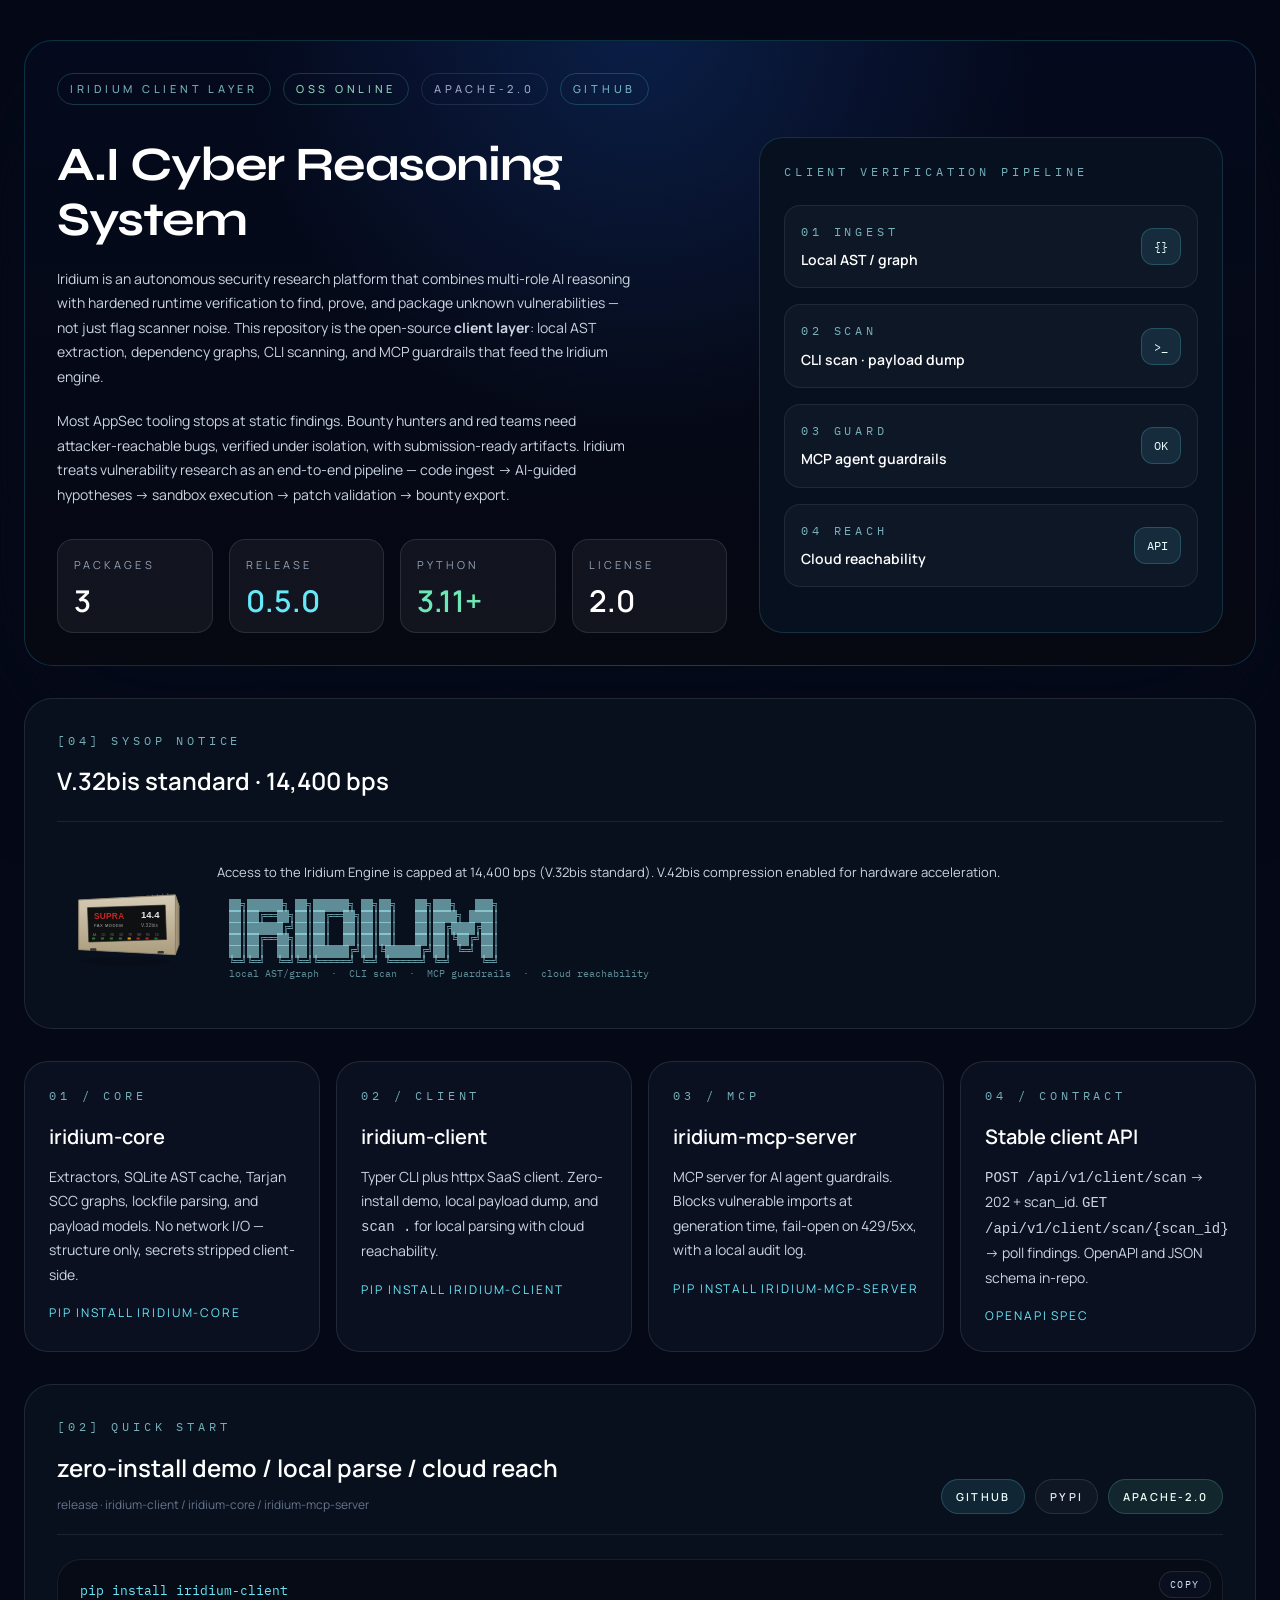
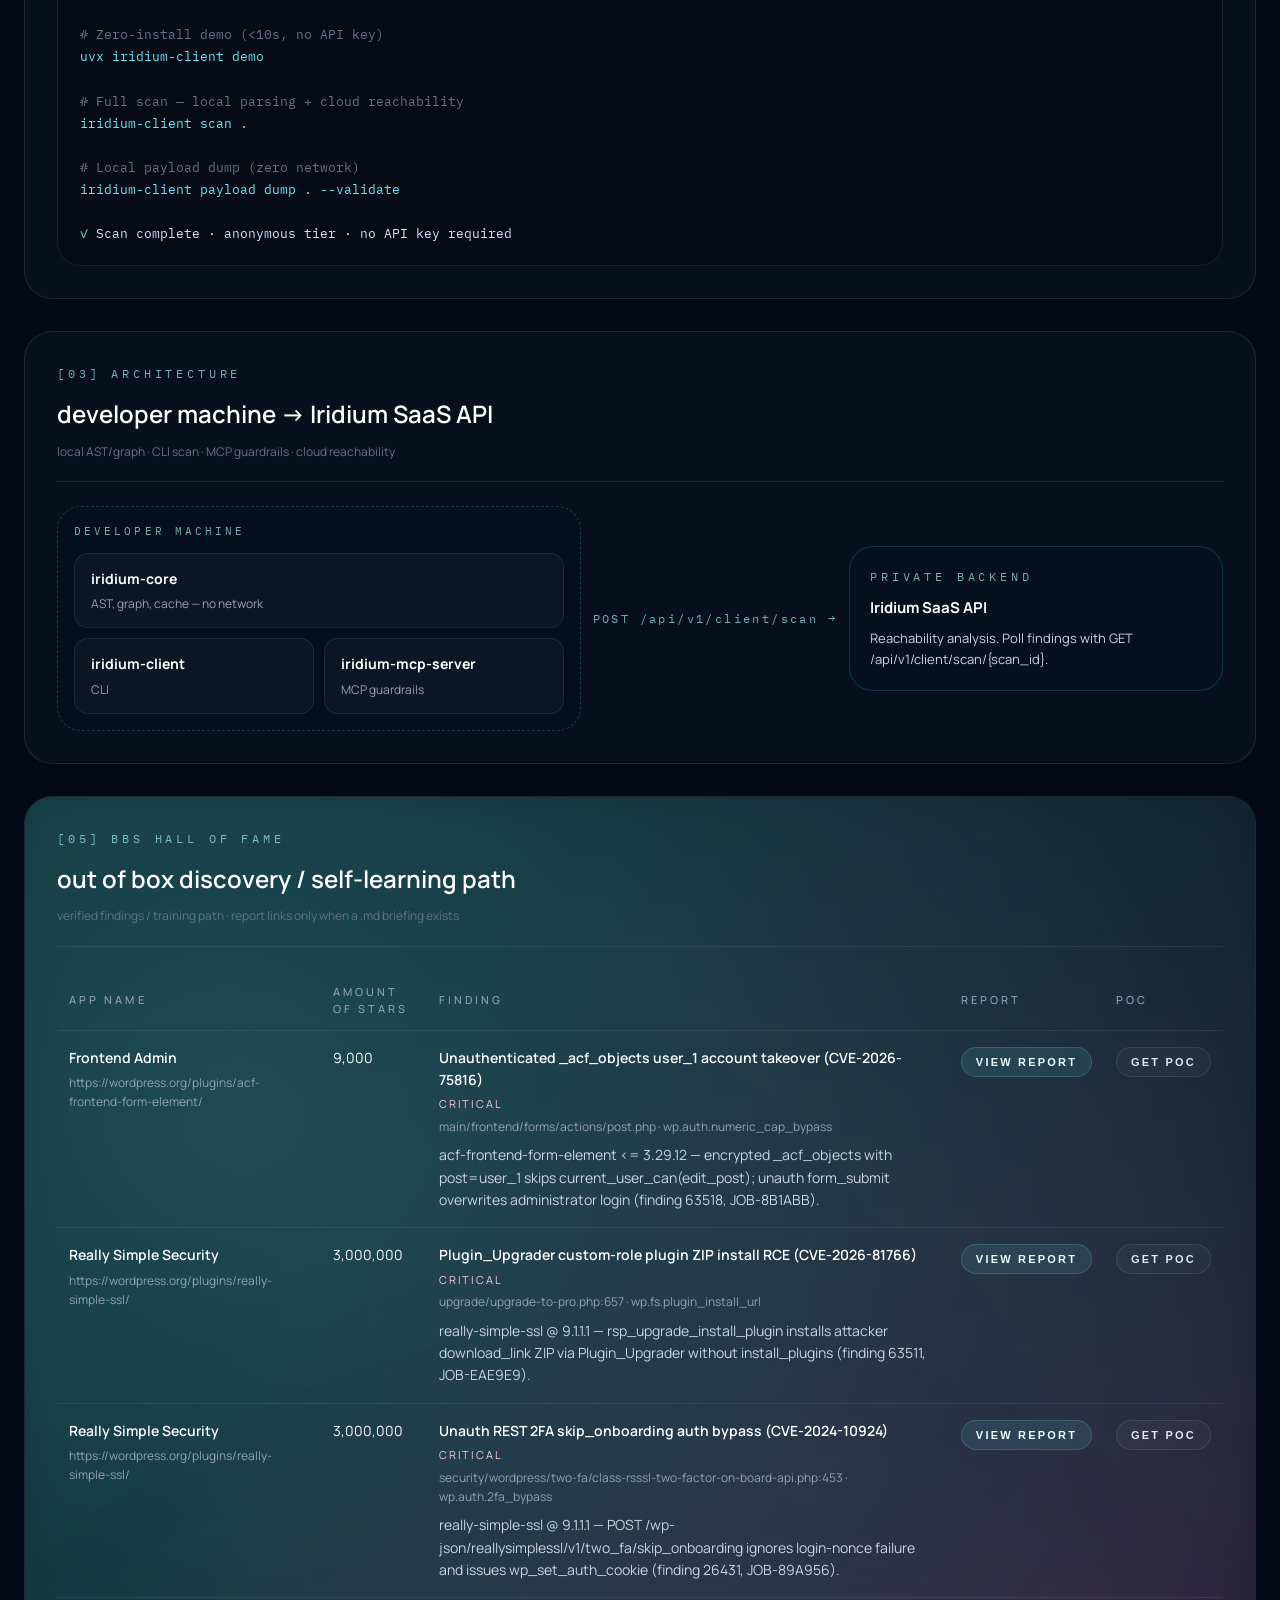
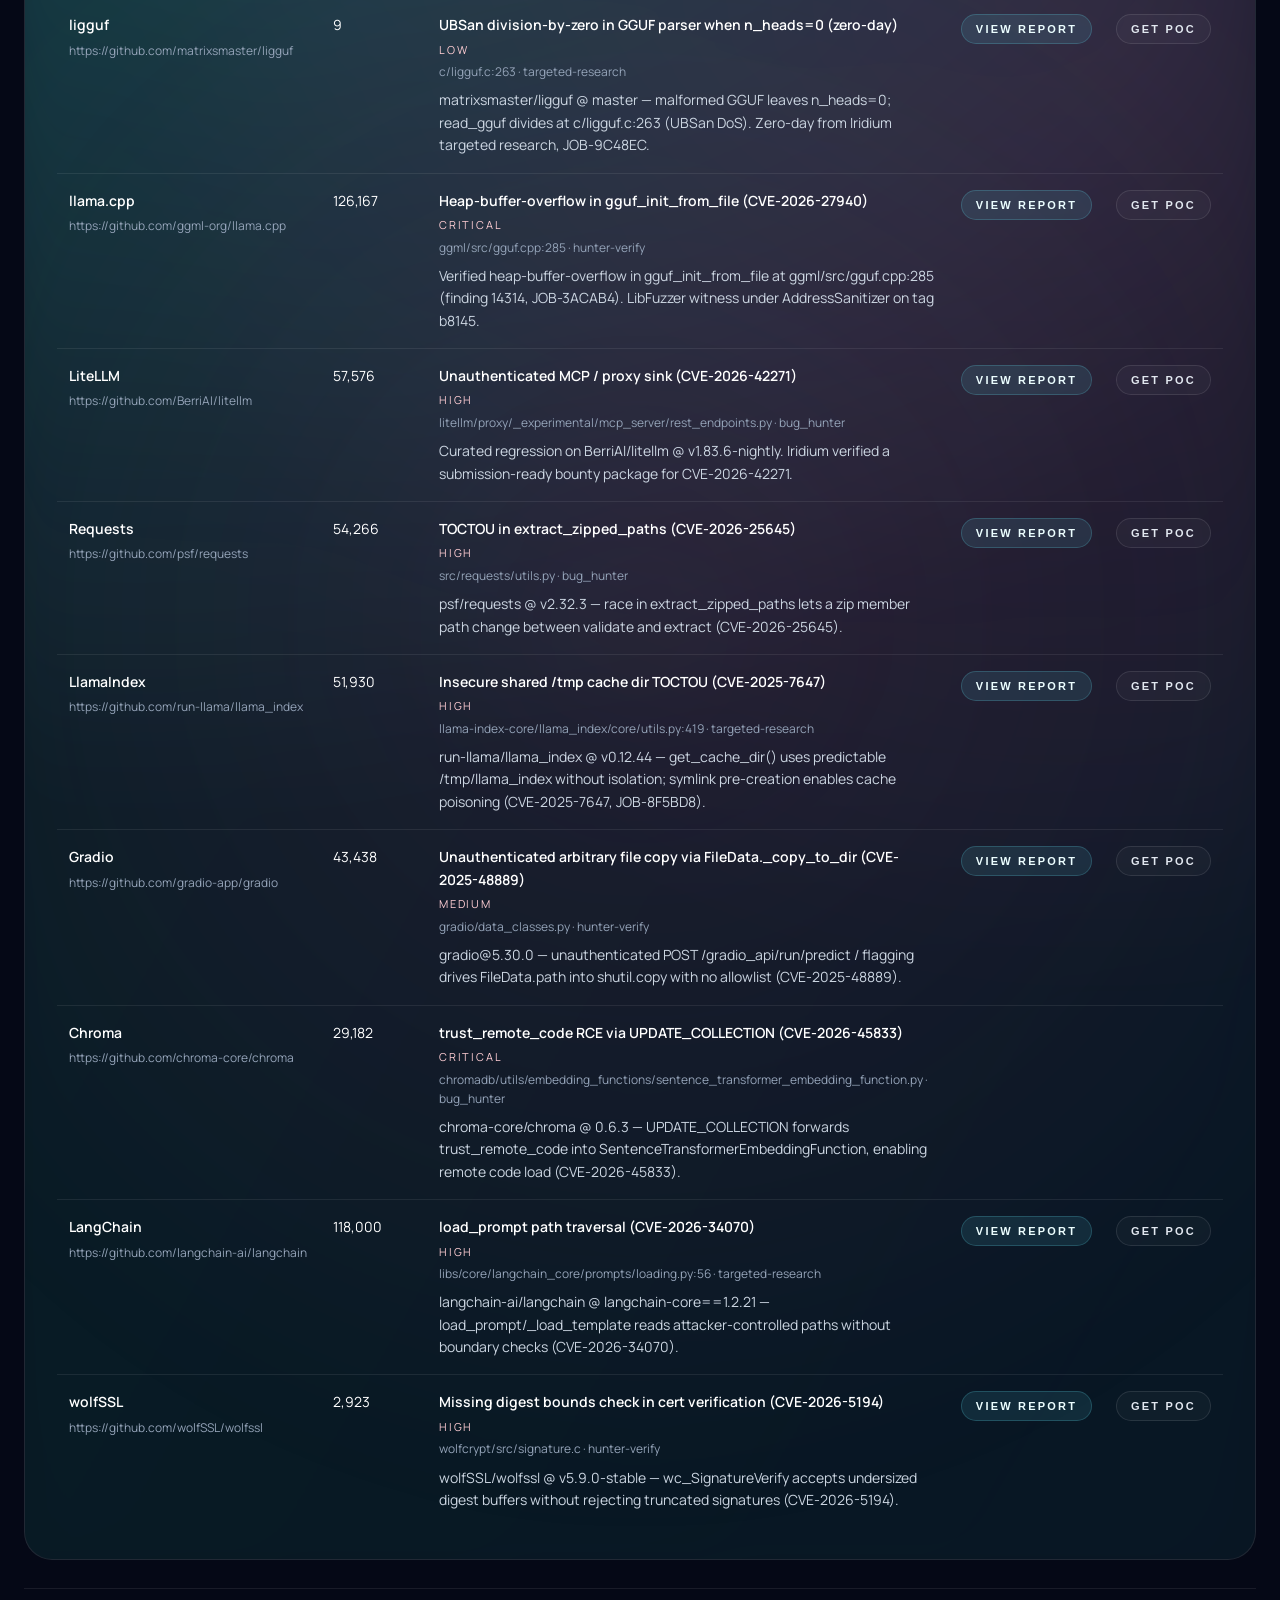
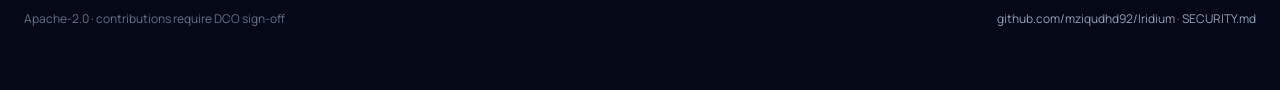
==== commit 469b27b0: "docs: remove Environment section Co-authored-by: Cursor <cursoragent@cursor.com>" ====
--- a/docs/index.html
+++ b/docs/index.html
@@ -50,7 +50,7 @@
             </div>
             <div class="stat">
               <span>Release</span>
-              <strong class="accent">0.6.0</strong>
+              <strong class="accent">0.5.0</strong>
             </div>
             <div class="stat">
               <span>Python</span>
@@ -110,7 +110,7 @@
     <section class="panel" aria-labelledby="sysop">
       <div class="panel-head">
         <div>
-          <div class="mono-label">[05] SysOp Notice</div>
+          <div class="mono-label">[04] SysOp Notice</div>
           <h2 id="sysop">V.32bis standard · 14,400 bps</h2>
         </div>
       </div>
@@ -249,62 +249,10 @@
       </div>
     </section>
 
-    <section class="panel" aria-labelledby="env">
-      <div class="panel-head">
-        <div>
-          <div class="mono-label">[04] Environment</div>
-          <h2 id="env">privacy defaults / opt-in telemetry</h2>
-          <p>graph payloads contain syntactic structure only — string literals and secrets are stripped client-side</p>
-        </div>
-      </div>
-      <table class="env">
-        <thead>
-          <tr>
-            <th>Variable</th>
-            <th>Default</th>
-            <th>Description</th>
-          </tr>
-        </thead>
-        <tbody>
-          <tr>
-            <td><code>IRIDIUM_API_URL</code></td>
-            <td>api.iridium.example.com</td>
-            <td>SaaS API base URL (no trailing slash)</td>
-          </tr>
-          <tr>
-            <td><code>IRIDIUM_API_KEY</code></td>
-            <td>—</td>
-            <td>Optional. Sent as X-API-Key for authenticated tiers</td>
-          </tr>
-          <tr>
-            <td><code>DO_NOT_TRACK</code></td>
-            <td>unset</td>
-            <td>Set to 1 to block analytics even when opted in</td>
-          </tr>
-          <tr>
-            <td><code>IRIDIUM_TELEMETRY</code></td>
-            <td>0</td>
-            <td>Set to 1 to opt in to anonymized product analytics</td>
-          </tr>
-          <tr>
-            <td><code>IRIDIUM_ANON_KEY</code></td>
-            <td>—</td>
-            <td>HMAC key for --anonymize blind-graphing mode</td>
-          </tr>
-        </tbody>
-      </table>
-      <div class="chips">
-        <span class="chip">Analytics off by default</span>
-        <span class="chip">--anonymize HMAC-hashes symbols</span>
-        <span class="chip">MCP audit log · .iridium/audit.log</span>
-        <span class="chip">Report vulns via GitHub Security Advisories</span>
-      </div>
-    </section>
-
     <section class="panel hall-of-fame" aria-labelledby="hall">
       <div class="panel-head">
         <div>
-          <div class="mono-label">[06] BBS Hall Of Fame</div>
+          <div class="mono-label">[05] BBS Hall Of Fame</div>
           <h2 id="hall">out of box discovery / self-learning path</h2>
           <p>verified findings / training path · report links only when a .md briefing exists</p>
         </div>
